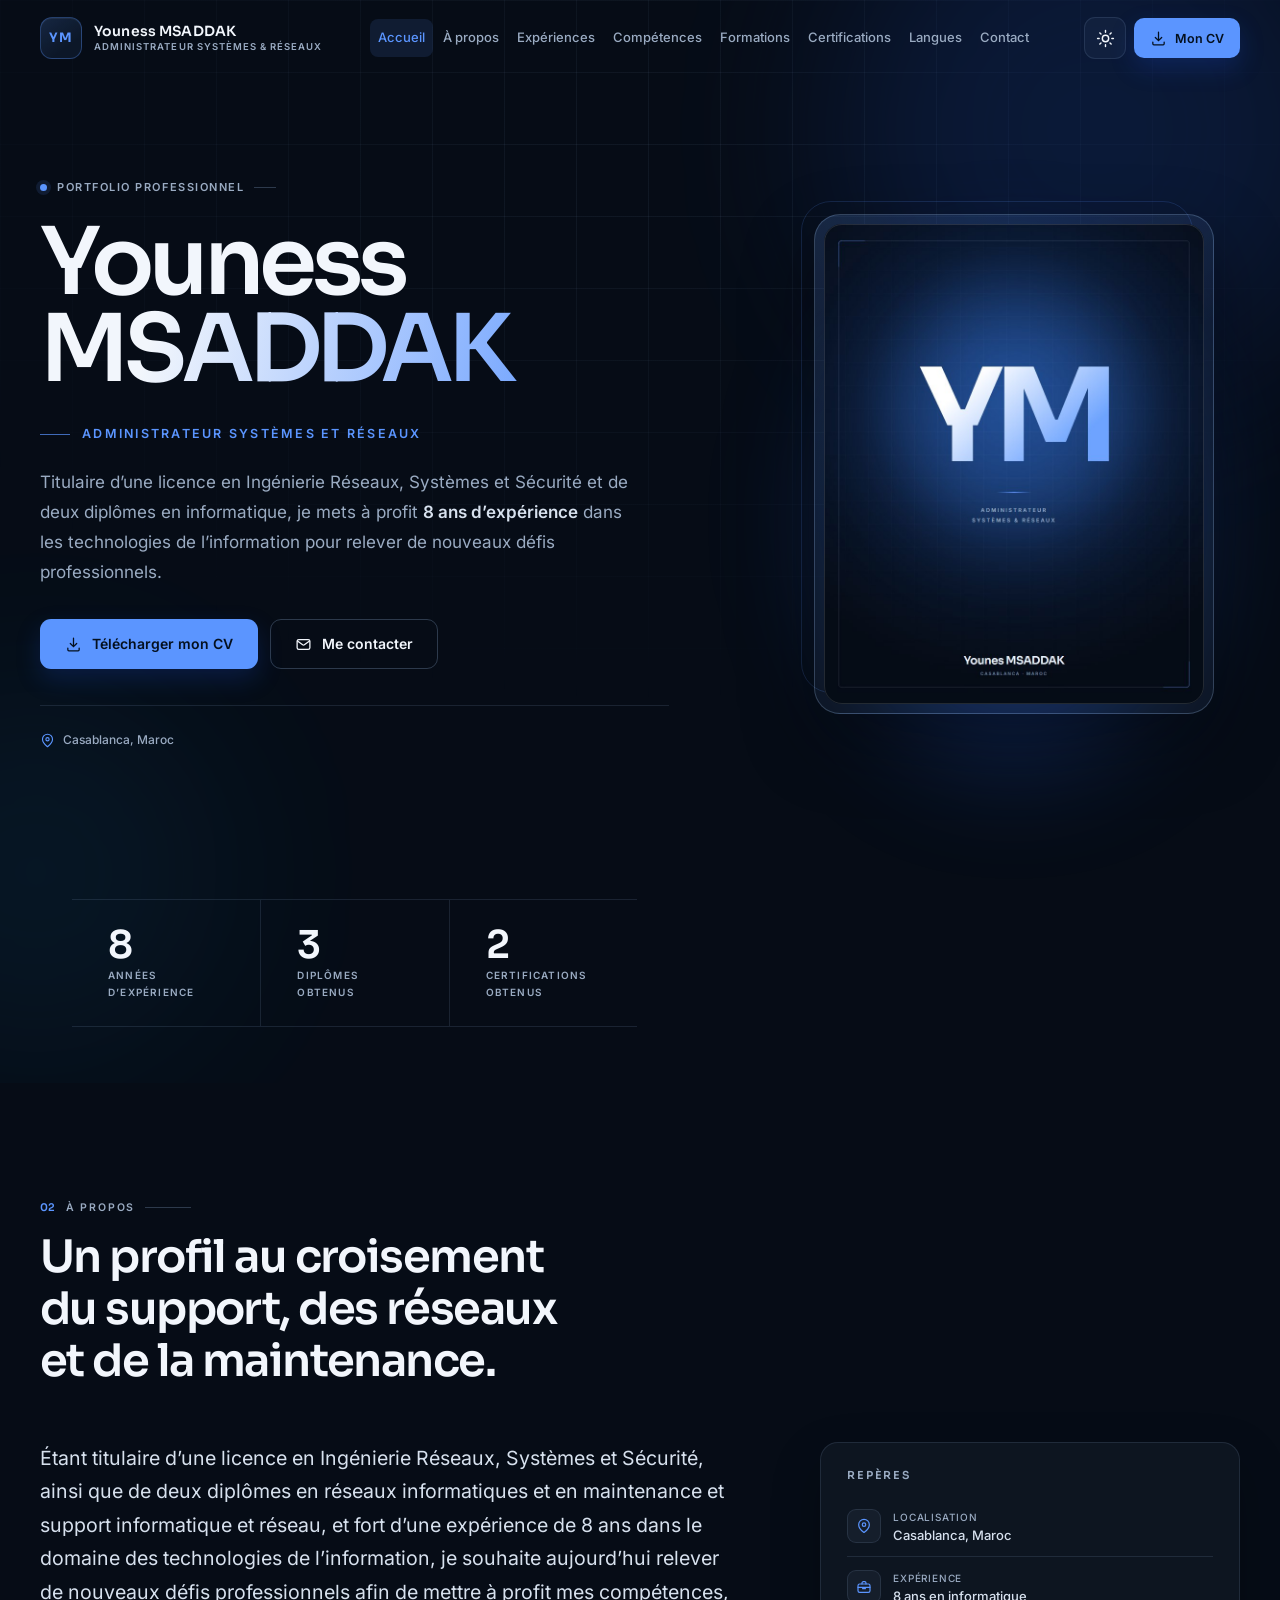
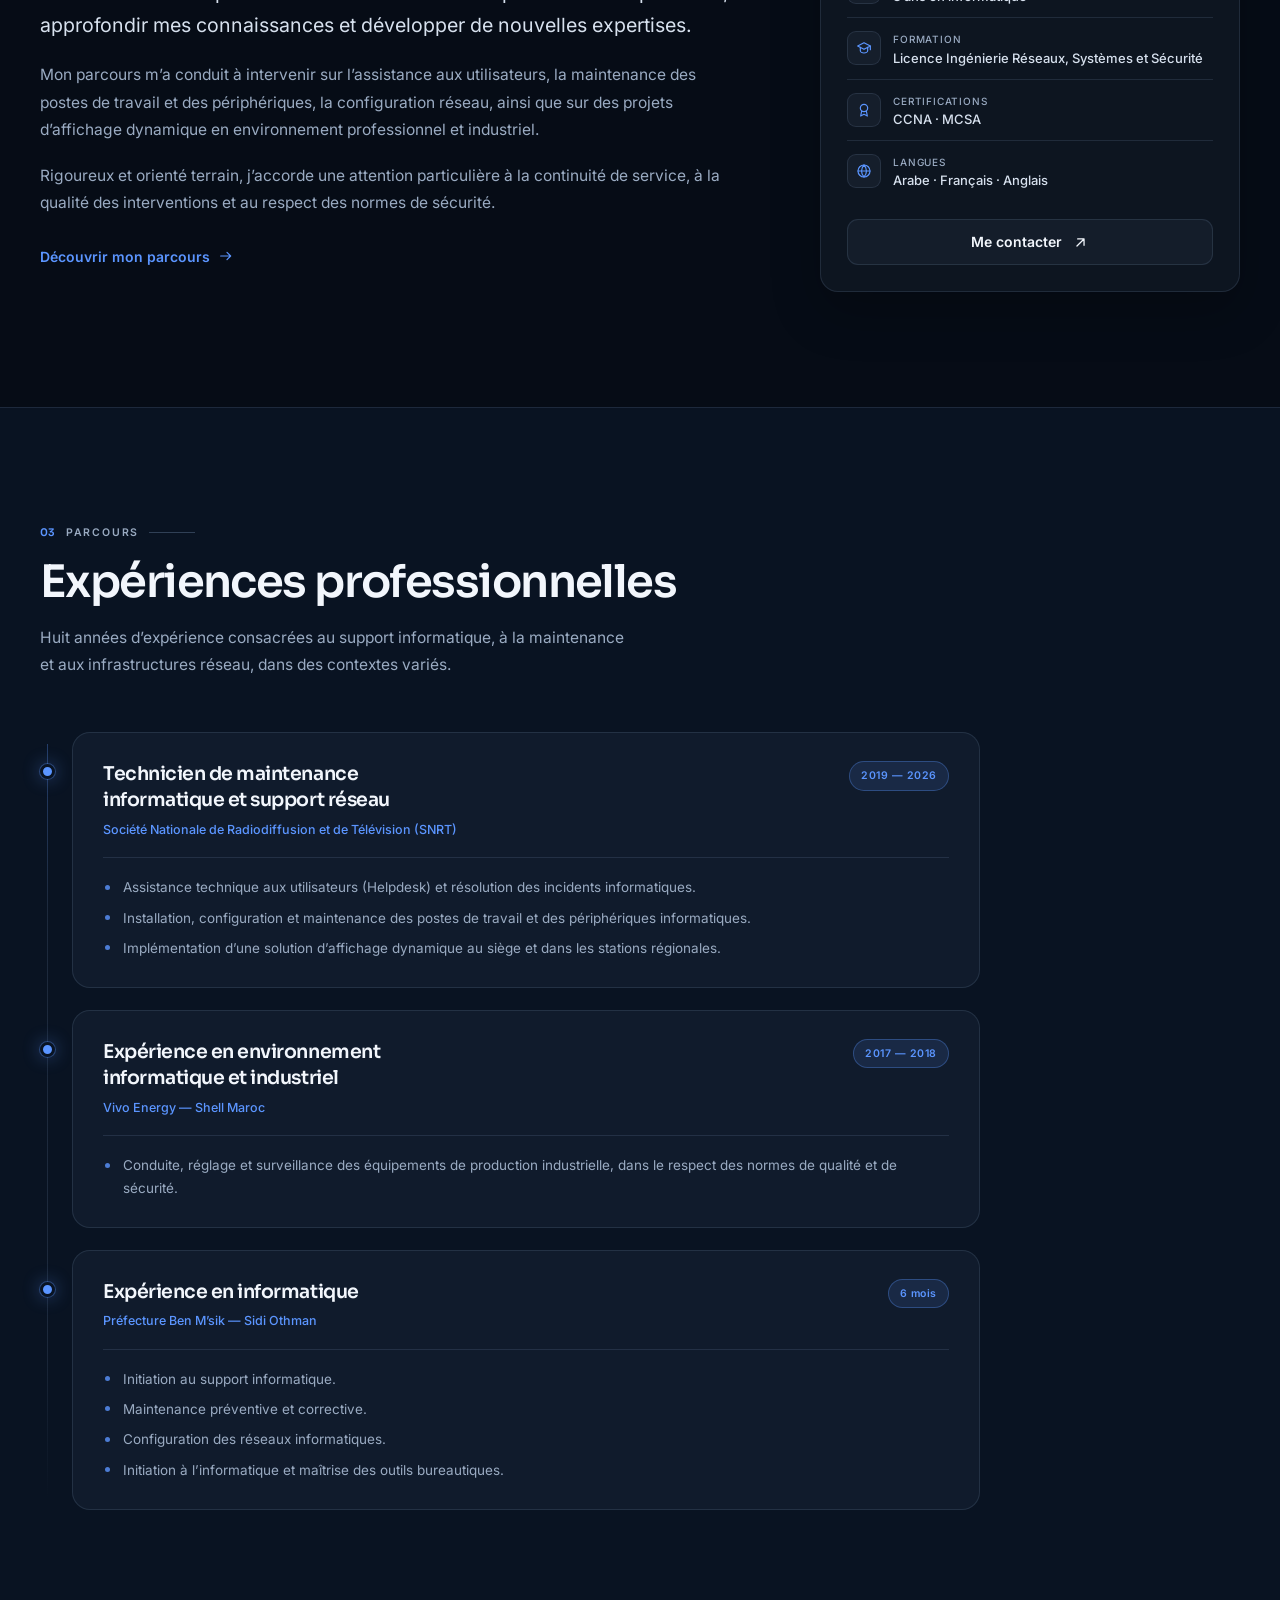
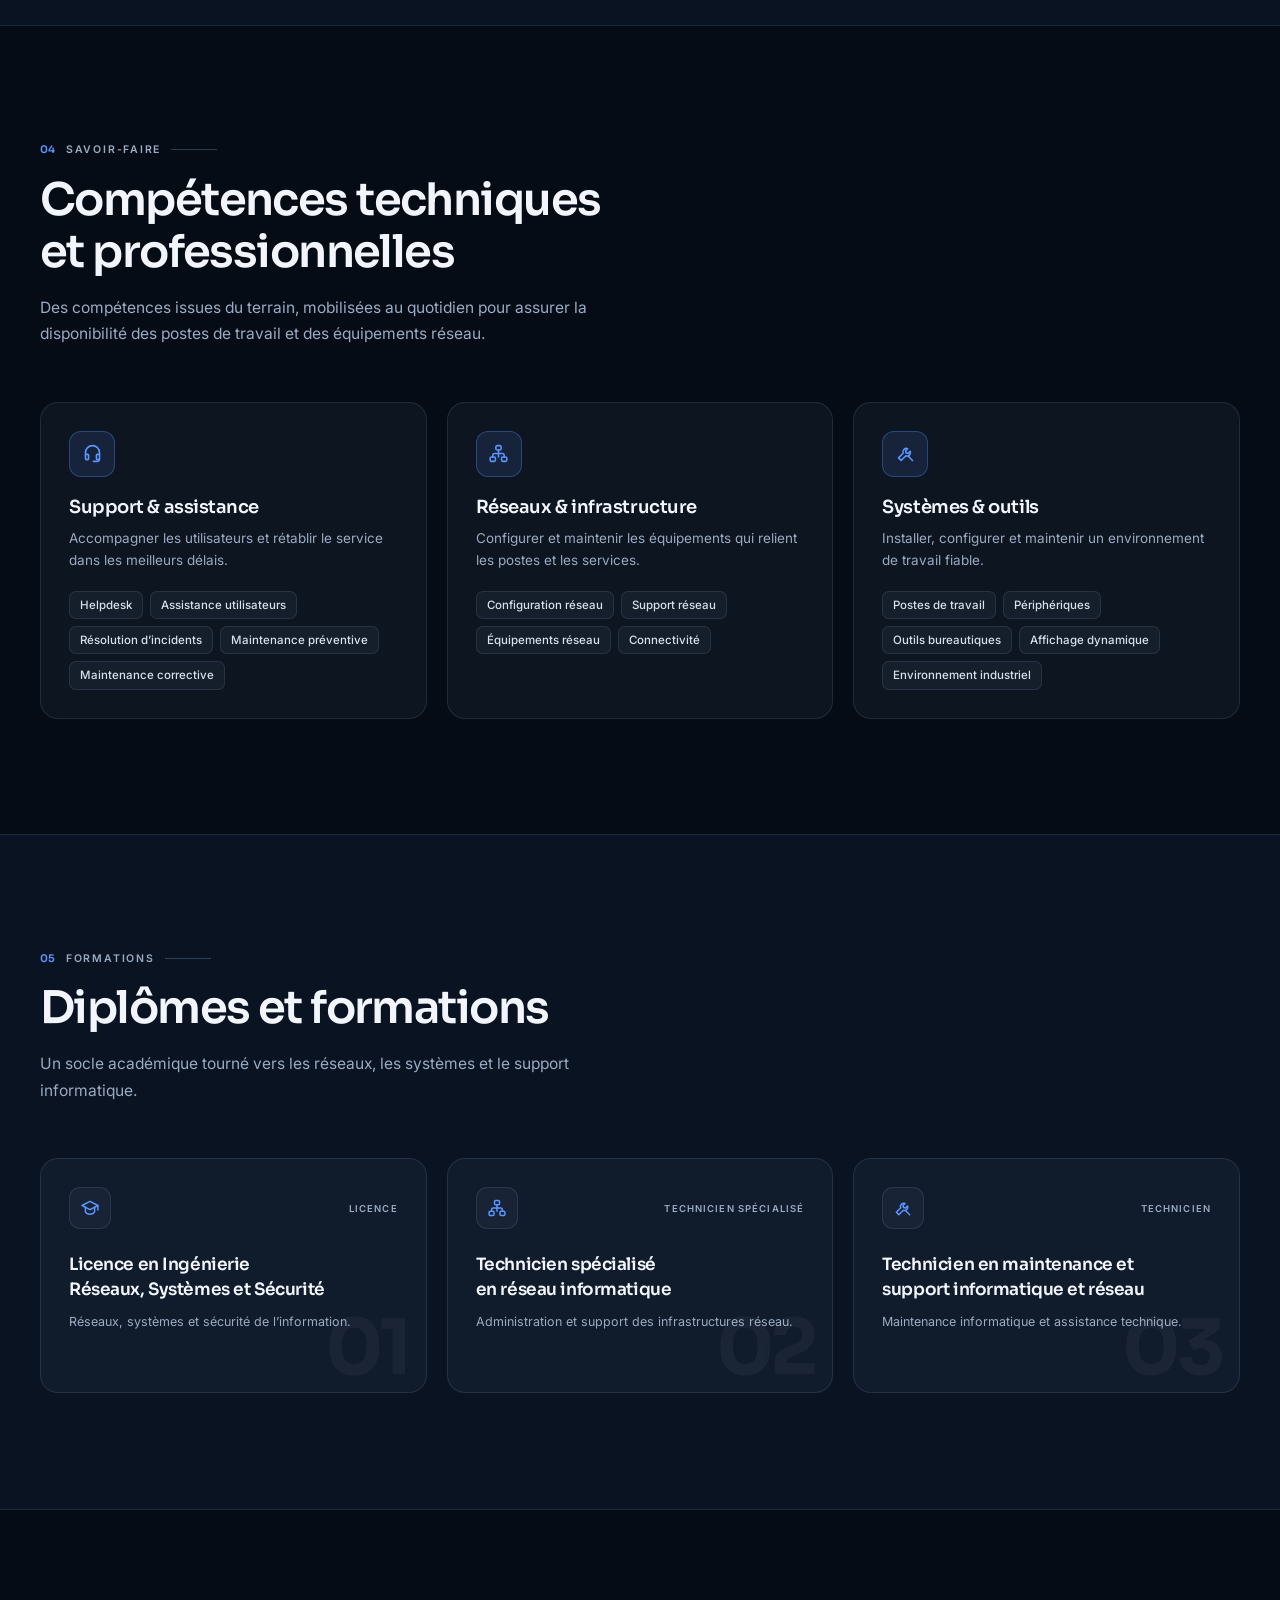
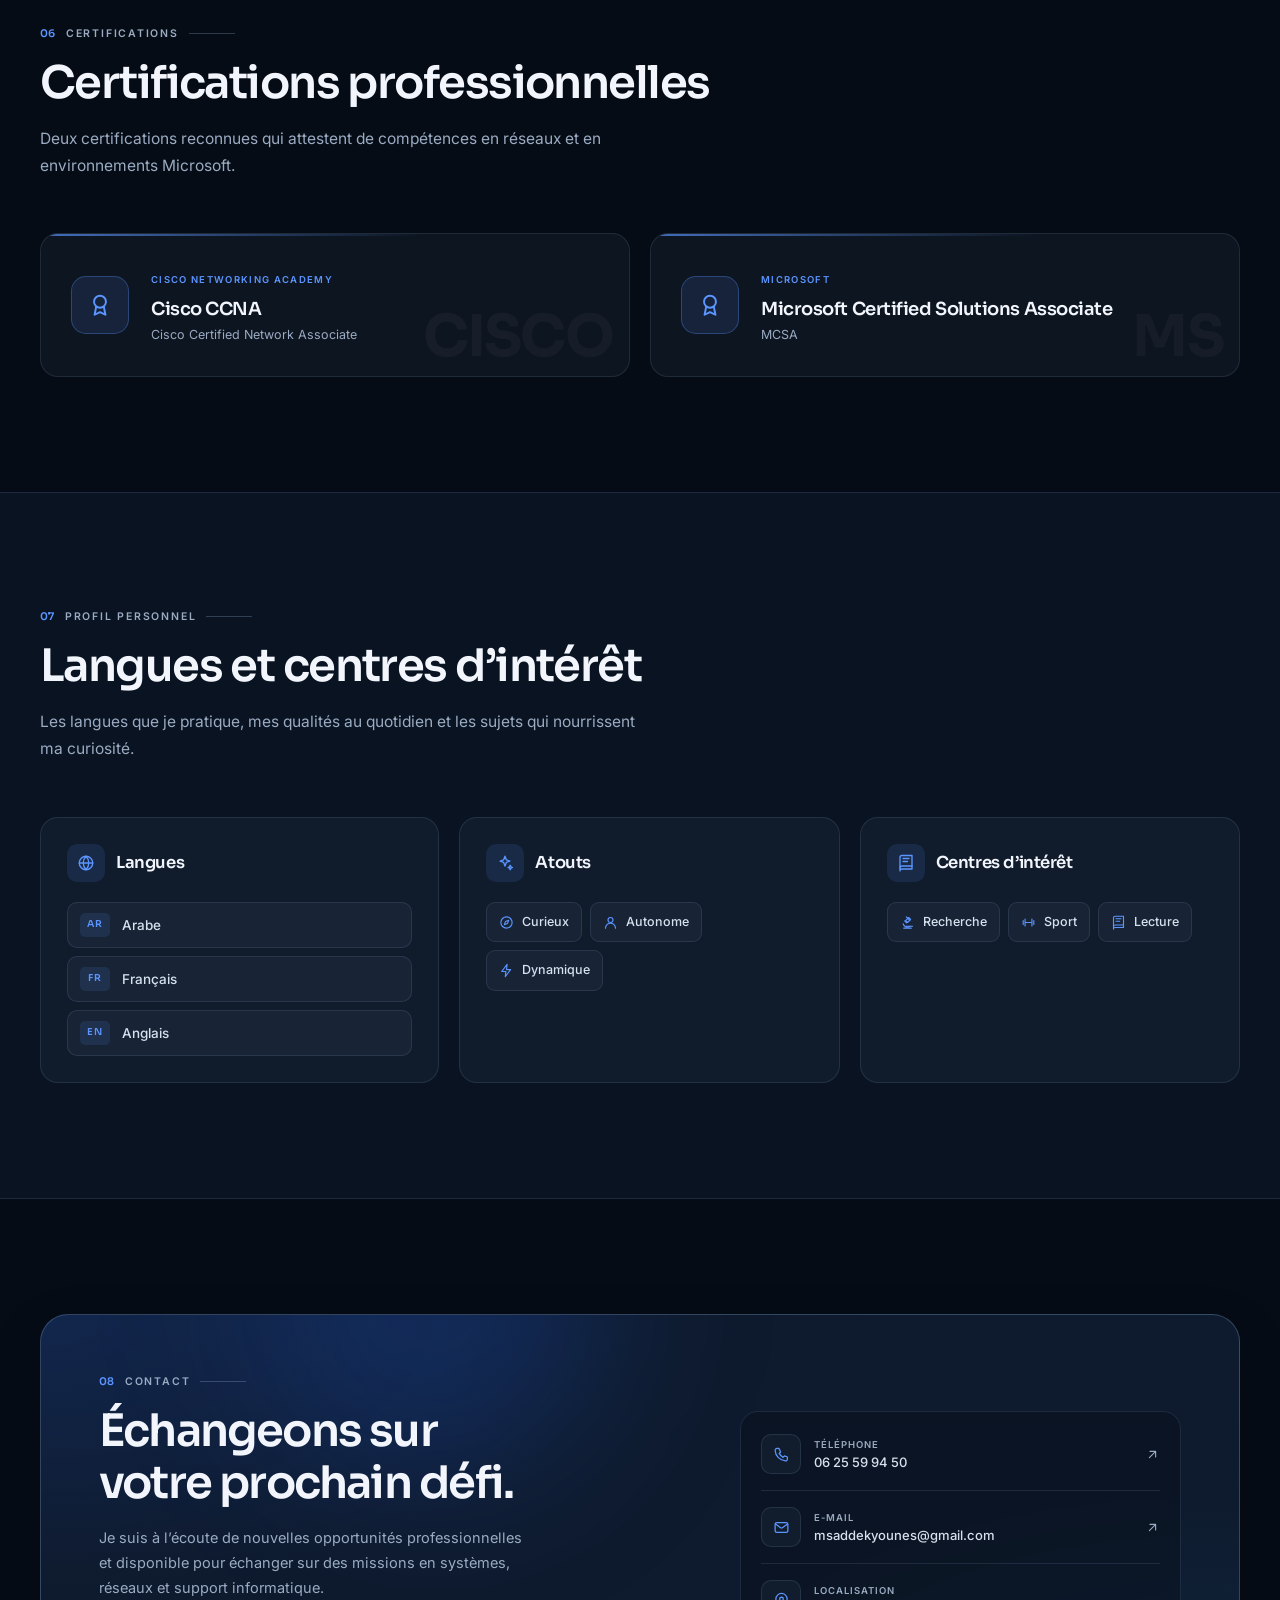
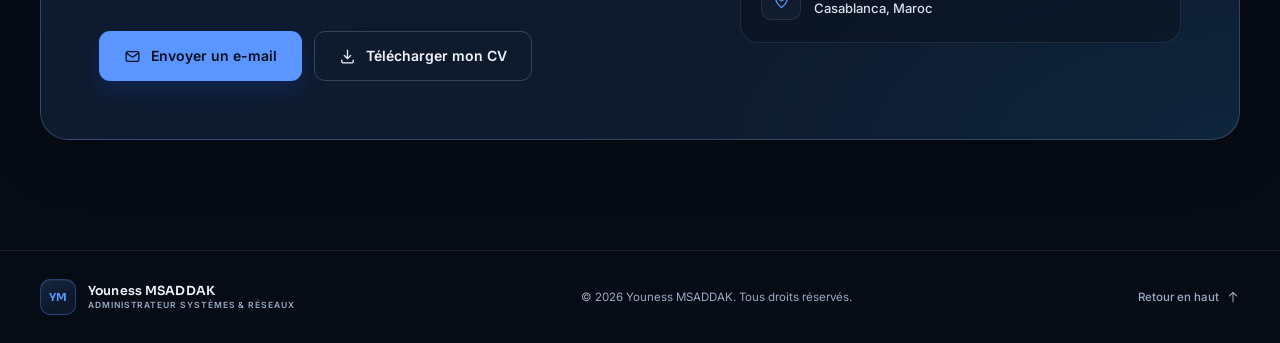
==== index.html @ 2bec0c1b "Add files via upload" ====
<!DOCTYPE html>
<html lang="fr" data-theme="dark">
<head>
  <meta charset="UTF-8">
  <meta name="viewport" content="width=device-width, initial-scale=1">

  <title>Youness MSADDAK — Administrateur Systèmes et Réseaux | Casablanca</title>
  <meta name="description" content="CV numérique de Youness MSADDAK, administrateur systèmes et réseaux à Casablanca. 8 ans d’expérience en support informatique, maintenance et réseaux. Découvrez son parcours et téléchargez son CV.">
  <meta name="author" content="Youness MSADDAK">
  <meta name="robots" content="index, follow">
  <meta name="theme-color" content="#060c16" id="metaThemeColor">

  <meta property="og:type" content="profile">
  <meta property="og:locale" content="fr_FR">
  <meta property="og:site_name" content="Youness MSADDAK">
  <meta property="og:title" content="Youness MSADDAK — Administrateur Systèmes et Réseaux">
  <meta property="og:description" content="8 ans d’expérience en informatique, support et réseaux. Découvrez le parcours de Youness MSADDAK, basé à Casablanca.">
  <meta property="og:image" content="assets/img/og-image.png">
  <meta property="og:image:width" content="1200">
  <meta property="og:image:height" content="630">
  <meta property="og:image:alt" content="Youness MSADDAK — Administrateur Systèmes et Réseaux">
  <meta property="profile:first_name" content="Youness">
  <meta property="profile:last_name" content="MSADDAK">
  <meta name="twitter:card" content="summary_large_image">
  <meta name="twitter:title" content="Youness MSADDAK — Administrateur Systèmes et Réseaux">
  <meta name="twitter:description" content="8 ans d’expérience en informatique, support et réseaux. Basé à Casablanca.">
  <meta name="twitter:image" content="assets/img/og-image.png">

  <link rel="icon" href="favicon.svg" type="image/svg+xml">
  <link rel="preload" href="assets/fonts/inter-latin.woff2" as="font" type="font/woff2" crossorigin>
  <link rel="preload" href="assets/fonts/sora-latin.woff2" as="font" type="font/woff2" crossorigin>
  <link rel="stylesheet" href="assets/css/styles.css">

  <script>
    (function () {
      var root = document.documentElement;
      root.classList.add('js');
      var theme = 'dark';
      try { theme = localStorage.getItem('theme') || 'dark'; } catch (error) {}
      root.setAttribute('data-theme', theme === 'light' ? 'light' : 'dark');
    })();
  </script>

  <script type="application/ld+json">
  {
    "@context": "https://schema.org",
    "@type": "Person",
    "name": "Youness MSADDAK",
    "jobTitle": "Administrateur Systèmes et Réseaux",
    "description": "Administrateur systèmes et réseaux avec 8 ans d’expérience dans les technologies de l’information, le support informatique et les réseaux.",
    "email": "mailto:msaddekyounes@gmail.com",
    "telephone": "+212625599450",
    "address": {
      "@type": "PostalAddress",
      "addressLocality": "Casablanca",
      "addressCountry": "MA"
    },
    "knowsLanguage": ["ar", "fr", "en"],
    "knowsAbout": [
      "Administration systèmes et réseaux",
      "Support informatique",
      "Maintenance informatique",
      "Réseaux informatiques",
      "Sécurité des réseaux"
    ],
    "hasCredential": [
      {
        "@type": "EducationalOccupationalCredential",
        "credentialCategory": "certification",
        "name": "Cisco CCNA",
        "recognizedBy": { "@type": "Organization", "name": "Cisco Networking Academy" }
      },
      {
        "@type": "EducationalOccupationalCredential",
        "credentialCategory": "certification",
        "name": "Microsoft Certified Solutions Associate (MCSA)",
        "recognizedBy": { "@type": "Organization", "name": "Microsoft" }
      }
    ]
  }
  </script>
</head>
<body>
  <a class="skip-link" href="#main">Aller au contenu principal</a>

  <!-- Icônes réutilisables -->
  <svg class="svg-sprite" xmlns="http://www.w3.org/2000/svg" aria-hidden="true" focusable="false">
    <symbol id="i-mail" viewBox="0 0 24 24" fill="none" stroke="currentColor" stroke-width="1.8" stroke-linecap="round" stroke-linejoin="round">
      <rect x="3" y="5" width="18" height="14" rx="2.5"/><path d="m3.5 7 7.3 5.4a2 2 0 0 0 2.4 0L20.5 7"/>
    </symbol>
    <symbol id="i-phone" viewBox="0 0 24 24" fill="none" stroke="currentColor" stroke-width="1.8" stroke-linecap="round" stroke-linejoin="round">
      <path d="M8.5 3.5h-3A2.5 2.5 0 0 0 3 6.3c.4 7.7 6.9 14.2 14.6 14.7a2.5 2.5 0 0 0 2.7-2.5v-3l-4.1-1.5-2 2a15.3 15.3 0 0 1-5.5-5.5l2-2Z"/>
    </symbol>
    <symbol id="i-pin" viewBox="0 0 24 24" fill="none" stroke="currentColor" stroke-width="1.8" stroke-linecap="round" stroke-linejoin="round">
      <path d="M20 10c0 5.2-6.1 10.4-7.5 11.5a.8.8 0 0 1-1 0C10.1 20.4 4 15.2 4 10a8 8 0 1 1 16 0Z"/><circle cx="12" cy="10" r="2.6"/>
    </symbol>
    <symbol id="i-download" viewBox="0 0 24 24" fill="none" stroke="currentColor" stroke-width="1.8" stroke-linecap="round" stroke-linejoin="round">
      <path d="M12 3v12m0 0 4.5-4.5M12 15l-4.5-4.5"/><path d="M4 17v2.5A1.5 1.5 0 0 0 5.5 21h13a1.5 1.5 0 0 0 1.5-1.5V17"/>
    </symbol>
    <symbol id="i-arrow-right" viewBox="0 0 24 24" fill="none" stroke="currentColor" stroke-width="1.8" stroke-linecap="round" stroke-linejoin="round">
      <path d="M4 12h15m0 0-5.5-5.5M19 12l-5.5 5.5"/>
    </symbol>
    <symbol id="i-arrow-up-right" viewBox="0 0 24 24" fill="none" stroke="currentColor" stroke-width="1.8" stroke-linecap="round" stroke-linejoin="round">
      <path d="M7 17 17 7M8 7h9v9"/>
    </symbol>
    <symbol id="i-arrow-up" viewBox="0 0 24 24" fill="none" stroke="currentColor" stroke-width="1.8" stroke-linecap="round" stroke-linejoin="round">
      <path d="M12 20V4m0 0-6 6m6-6 6 6"/>
    </symbol>
    <symbol id="i-sun" viewBox="0 0 24 24" fill="none" stroke="currentColor" stroke-width="1.8" stroke-linecap="round" stroke-linejoin="round">
      <circle cx="12" cy="12" r="4"/><path d="M12 2v2M12 20v2M4.9 4.9l1.4 1.4M17.7 17.7l1.4 1.4M2 12h2M20 12h2M4.9 19.1l1.4-1.4M17.7 6.3l1.4-1.4"/>
    </symbol>
    <symbol id="i-moon" viewBox="0 0 24 24" fill="none" stroke="currentColor" stroke-width="1.8" stroke-linecap="round" stroke-linejoin="round">
      <path d="M20.5 14.6A8.5 8.5 0 0 1 9.4 3.5a8.5 8.5 0 1 0 11.1 11.1Z"/>
    </symbol>
    <symbol id="i-menu" viewBox="0 0 24 24" fill="none" stroke="currentColor" stroke-width="1.8" stroke-linecap="round">
      <path d="M4 7h16M4 12h16M4 17h16"/>
    </symbol>
    <symbol id="i-close" viewBox="0 0 24 24" fill="none" stroke="currentColor" stroke-width="1.8" stroke-linecap="round">
      <path d="m6 6 12 12M18 6 6 18"/>
    </symbol>
    <symbol id="i-briefcase" viewBox="0 0 24 24" fill="none" stroke="currentColor" stroke-width="1.8" stroke-linecap="round" stroke-linejoin="round">
      <rect x="3" y="7.5" width="18" height="12.5" rx="2.5"/><path d="M9 7.5V6a2 2 0 0 1 2-2h2a2 2 0 0 1 2 2v1.5M3 12.5h18M10 12.5v2h4v-2"/>
    </symbol>
    <symbol id="i-graduation" viewBox="0 0 24 24" fill="none" stroke="currentColor" stroke-width="1.8" stroke-linecap="round" stroke-linejoin="round">
      <path d="m2.5 9 9.5-5 9.5 5-9.5 5-9.5-5Z"/><path d="M6.5 11v5.2c0 1.6 2.5 3.3 5.5 3.3s5.5-1.7 5.5-3.3V11M21.5 9v5.5"/>
    </symbol>
    <symbol id="i-award" viewBox="0 0 24 24" fill="none" stroke="currentColor" stroke-width="1.8" stroke-linecap="round" stroke-linejoin="round">
      <circle cx="12" cy="9" r="5.5"/><path d="M8.5 13.5 7 21l5-2.5 5 2.5-1.5-7.5"/>
    </symbol>
    <symbol id="i-headset" viewBox="0 0 24 24" fill="none" stroke="currentColor" stroke-width="1.8" stroke-linecap="round" stroke-linejoin="round">
      <path d="M4 13v-2a8 8 0 0 1 16 0v2"/><path d="M4 13h2.5a1 1 0 0 1 1 1v4a1 1 0 0 1-1 1H5a1 1 0 0 1-1-1v-5ZM20 13h-2.5a1 1 0 0 0-1 1v4a1 1 0 0 0 1 1H19a1 1 0 0 0 1-1v-5Z"/><path d="M20 18v.5a2.5 2.5 0 0 1-2.5 2.5H13"/>
    </symbol>
    <symbol id="i-network" viewBox="0 0 24 24" fill="none" stroke="currentColor" stroke-width="1.8" stroke-linecap="round" stroke-linejoin="round">
      <rect x="9" y="3" width="6" height="5" rx="1.5"/><rect x="2.5" y="16" width="6" height="5" rx="1.5"/><rect x="15.5" y="16" width="6" height="5" rx="1.5"/><path d="M12 8v4M5.5 16v-2a2 2 0 0 1 2-2h9a2 2 0 0 1 2 2v2M12 12v4"/>
    </symbol>
    <symbol id="i-tools" viewBox="0 0 24 24" fill="none" stroke="currentColor" stroke-width="1.8" stroke-linecap="round" stroke-linejoin="round">
      <path d="M14.5 6.5a4 4 0 0 0-5.2 5.2L4 17l3 3 5.3-5.3a4 4 0 0 0 5.2-5.2l-2.4 2.4-2.5-.5-.5-2.5 2.4-2.4Z"/><path d="m15.5 15.5 4.5 4.5"/>
    </symbol>
    <symbol id="i-globe" viewBox="0 0 24 24" fill="none" stroke="currentColor" stroke-width="1.8" stroke-linecap="round" stroke-linejoin="round">
      <circle cx="12" cy="12" r="9"/><path d="M3 12h18M12 3c2.4 2.5 3.7 5.6 3.7 9S14.4 18.5 12 21c-2.4-2.5-3.7-5.6-3.7-9S9.6 5.5 12 3Z"/>
    </symbol>
    <symbol id="i-sparkles" viewBox="0 0 24 24" fill="none" stroke="currentColor" stroke-width="1.8" stroke-linecap="round" stroke-linejoin="round">
      <path d="m12 3 1.8 4.7L18.5 9.5l-4.7 1.8L12 16l-1.8-4.7L5.5 9.5l4.7-1.8L12 3ZM19 15l.9 2.1L22 18l-2.1.9L19 21l-.9-2.1L16 18l2.1-.9L19 15Z"/>
    </symbol>
    <symbol id="i-compass" viewBox="0 0 24 24" fill="none" stroke="currentColor" stroke-width="1.8" stroke-linecap="round" stroke-linejoin="round">
      <circle cx="12" cy="12" r="9"/><path d="m15.5 8.5-2 5-5 2 2-5 5-2Z"/>
    </symbol>
    <symbol id="i-user" viewBox="0 0 24 24" fill="none" stroke="currentColor" stroke-width="1.8" stroke-linecap="round" stroke-linejoin="round">
      <circle cx="12" cy="8" r="4"/><path d="M4 21a8 8 0 0 1 16 0"/>
    </symbol>
    <symbol id="i-bolt" viewBox="0 0 24 24" fill="none" stroke="currentColor" stroke-width="1.8" stroke-linecap="round" stroke-linejoin="round">
      <path d="M13 2 4.5 13.5H11L10 22l8.5-11.5H12L13 2Z"/>
    </symbol>
    <symbol id="i-microscope" viewBox="0 0 24 24" fill="none" stroke="currentColor" stroke-width="1.8" stroke-linecap="round" stroke-linejoin="round">
      <path d="M9 18h11M6 21h12"/><path d="m10 3 6 6M7.5 9.5l3 3M5 14a7 7 0 0 0 11 4M14 4l3 3-5 5-3-3 5-5Z"/>
    </symbol>
    <symbol id="i-dumbbell" viewBox="0 0 24 24" fill="none" stroke="currentColor" stroke-width="1.8" stroke-linecap="round" stroke-linejoin="round">
      <path d="M6.5 6.5v11M3.5 9v6M17.5 6.5v11M20.5 9v6M6.5 12h11"/>
    </symbol>
    <symbol id="i-book" viewBox="0 0 24 24" fill="none" stroke="currentColor" stroke-width="1.8" stroke-linecap="round" stroke-linejoin="round">
      <path d="M4 4.5A2.5 2.5 0 0 1 6.5 2H20v18H6.5A2.5 2.5 0 0 0 4 22.5V4.5Z"/><path d="M4 18.5A2.5 2.5 0 0 1 6.5 16H20M8 6h8M8 10h6"/>
    </symbol>
    <symbol id="i-check" viewBox="0 0 24 24" fill="none" stroke="currentColor" stroke-width="2" stroke-linecap="round" stroke-linejoin="round">
      <path d="m5 12.5 4.5 4.5L19 7.5"/>
    </symbol>
    <symbol id="i-copy" viewBox="0 0 24 24" fill="none" stroke="currentColor" stroke-width="1.8" stroke-linecap="round" stroke-linejoin="round">
      <rect x="8" y="8" width="12" height="12" rx="2.5"/><path d="M16 8V6a2 2 0 0 0-2-2H6a2 2 0 0 0-2 2v8a2 2 0 0 0 2 2h2"/>
    </symbol>
  </svg>

  <header class="site-header" id="siteHeader">
    <div class="container header__inner">
      <a class="brand" href="#accueil">
        <span class="brand__mark" aria-hidden="true">YM</span>
        <span class="brand__text">
          <strong>Youness MSADDAK</strong>
          <span>Administrateur Systèmes &amp; Réseaux</span>
        </span>
      </a>

      <nav class="nav" id="primaryNav" aria-label="Navigation principale">
        <ul class="nav__list">
          <li><a class="nav__link is-active" href="#accueil">Accueil</a></li>
          <li><a class="nav__link" href="#a-propos">À propos</a></li>
          <li><a class="nav__link" href="#experiences">Expériences</a></li>
          <li><a class="nav__link" href="#competences">Compétences</a></li>
          <li><a class="nav__link" href="#formations">Formations</a></li>
          <li><a class="nav__link" href="#certifications">Certifications</a></li>
          <li><a class="nav__link" href="#langues">Langues</a></li>
          <li><a class="nav__link" href="#contact">Contact</a></li>
        </ul>
        <a class="btn btn--primary nav__mobile-cta" href="assets/cv/CV-Younes-MSADDAK.pdf" download="CV-Younes-MSADDAK.pdf">
          <svg class="icon" aria-hidden="true"><use href="#i-download"></use></svg>
          Télécharger mon CV
        </a>
      </nav>

      <div class="header__actions">
        <button class="icon-btn theme-toggle" id="themeToggle" type="button" aria-label="Passer au thème clair" title="Changer de thème">
          <svg class="icon theme-toggle__sun" aria-hidden="true"><use href="#i-sun"></use></svg>
          <svg class="icon theme-toggle__moon" aria-hidden="true"><use href="#i-moon"></use></svg>
        </button>
        <a class="btn btn--primary btn--small header__cta" href="assets/cv/CV-Younes-MSADDAK.pdf" download="CV-Younes-MSADDAK.pdf">
          <svg class="icon" aria-hidden="true"><use href="#i-download"></use></svg>
          Mon CV
        </a>
        <button class="icon-btn menu-toggle" id="menuToggle" type="button" aria-controls="primaryNav" aria-expanded="false" aria-label="Ouvrir le menu">
          <svg class="icon menu-toggle__open" aria-hidden="true"><use href="#i-menu"></use></svg>
          <svg class="icon menu-toggle__close" aria-hidden="true"><use href="#i-close"></use></svg>
        </button>
      </div>
    </div>
  </header>
  <div class="nav-scrim" id="navScrim" hidden></div>

  <main id="main" tabindex="-1">
    <!-- 01 — Accueil -->
    <section class="hero" id="accueil" aria-labelledby="heroTitle">
      <div class="hero__backdrop" aria-hidden="true">
        <div class="hero__grid"></div>
        <div class="hero__orb hero__orb--one"></div>
        <div class="hero__orb hero__orb--two"></div>
      </div>

      <div class="container hero__inner">
        <div class="hero__content">
          <p class="hero__eyebrow">
            <span class="status-dot" aria-hidden="true"></span>
            Portfolio professionnel
            <span class="hero__eyebrow-sep" aria-hidden="true"></span>
          </p>

          <h1 class="hero__title" id="heroTitle">
            <span class="hero__first">Youness</span>
            <span class="hero__last">MSADDAK</span>
          </h1>

          <p class="hero__role">Administrateur Systèmes et Réseaux</p>

          <p class="hero__lead">
            Titulaire d’une licence en Ingénierie Réseaux, Systèmes et Sécurité et de deux diplômes
            en informatique, je mets à profit <strong>8 ans d’expérience</strong> dans les technologies
            de l’information pour relever de nouveaux défis professionnels.
          </p>

          <div class="hero__actions">
            <a class="btn btn--primary btn--lg" href="assets/cv/CV-Younes-MSADDAK.pdf" download="CV-Younes-MSADDAK.pdf">
              <svg class="icon" aria-hidden="true"><use href="#i-download"></use></svg>
              Télécharger mon CV
            </a>
            <a class="btn btn--ghost btn--lg" href="#contact">
              <svg class="icon" aria-hidden="true"><use href="#i-mail"></use></svg>
              Me contacter
            </a>
          </div>

          <ul class="hero__meta" aria-label="Informations clés">
            <li>
              <svg class="icon" aria-hidden="true"><use href="#i-pin"></use></svg>
              Casablanca, Maroc
            </li>
          </ul>
        </div>

        <div class="hero__visual">
          <div class="portrait">
            <div class="portrait__glow" aria-hidden="true"></div>
            <div class="portrait__frame">
              <div class="portrait__fallback" aria-hidden="true">
                <span class="portrait__monogram">YM</span>
                <span class="portrait__label">Administrateur<br>Systèmes &amp; Réseaux</span>
              </div>
              <img
                class="portrait__img"
                id="portraitImg"
                src="assets/img/photo-professionnelle.jpg"
                alt="Portrait professionnel de Youness MSADDAK"
                width="800"
                height="1000"
                fetchpriority="high"
                decoding="async">
              <span class="portrait__shine" aria-hidden="true"></span>
            
          </div>
        </div>
      </div>

      <div class="container">
        <dl class="stats reveal">
          <div class="stat">
            <dt>Années d’expérience</dt>
            <dd><strong>8</strong><span></span></dd>
          </div>
          <div class="stat">
            <dt>Diplômes obtenus</dt>
            <dd><strong>3</strong><span></span></dd>
          </div>
          <div class="stat">
            <dt>Certifications obtenus             </dt>
            <dd><strong>2</strong><span></span></dd>
          </div>
        </dl>
      </div>
    </section>

    <!-- 02 — À propos -->
    <section class="section" id="a-propos" aria-labelledby="aboutTitle">
      <div class="container">
        <header class="section-head reveal">
          <p class="eyebrow"><span class="eyebrow__index">02</span>À propos</p>
          <h2 id="aboutTitle">Un profil au croisement du support, des réseaux et de la maintenance.</h2>
        </header>

        <div class="about">
          <div class="about__body reveal">
            <p class="about__lead">
              Étant titulaire d’une licence en Ingénierie Réseaux, Systèmes et Sécurité, ainsi que de
              deux diplômes en réseaux informatiques et en maintenance et support informatique et
              réseau, et fort d’une expérience de 8 ans dans le domaine des technologies de
              l’information, je souhaite aujourd’hui relever de nouveaux défis professionnels afin de
              mettre à profit mes compétences, approfondir mes connaissances et développer de
              nouvelles expertises.
            </p>
            <p>
              Mon parcours m’a conduit à intervenir sur l’assistance aux utilisateurs, la maintenance
              des postes de travail et des périphériques, la configuration réseau, ainsi que sur des
              projets d’affichage dynamique en environnement professionnel et industriel.
            </p>
            <p>
              Rigoureux et orienté terrain, j’accorde une attention particulière à la continuité de
              service, à la qualité des interventions et au respect des normes de sécurité.
            </p>

            <a class="text-link" href="#experiences">
              Découvrir mon parcours
              <svg class="icon" aria-hidden="true"><use href="#i-arrow-right"></use></svg>
            </a>
          </div>

          <aside class="facts-card reveal" aria-label="Repères professionnels">
            <h3>Repères</h3>
            <ul class="facts-list">
              <li>
                <span class="facts-list__icon" aria-hidden="true"><svg class="icon"><use href="#i-pin"></use></svg></span>
                <span><small>Localisation</small><strong>Casablanca, Maroc</strong></span>
              </li>
              <li>
                <span class="facts-list__icon" aria-hidden="true"><svg class="icon"><use href="#i-briefcase"></use></svg></span>
                <span><small>Expérience</small><strong>8 ans en informatique</strong></span>
              </li>
              <li>
                <span class="facts-list__icon" aria-hidden="true"><svg class="icon"><use href="#i-graduation"></use></svg></span>
                <span><small>Formation</small><strong>Licence Ingénierie Réseaux, Systèmes et Sécurité</strong></span>
              </li>
              <li>
                <span class="facts-list__icon" aria-hidden="true"><svg class="icon"><use href="#i-award"></use></svg></span>
                <span><small>Certifications</small><strong>CCNA · MCSA</strong></span>
              </li>
              <li>
                <span class="facts-list__icon" aria-hidden="true"><svg class="icon"><use href="#i-globe"></use></svg></span>
                <span><small>Langues</small><strong>Arabe · Français · Anglais</strong></span>
              </li>
            </ul>
            <a class="btn btn--subtle facts-card__cta" href="#contact">
              Me contacter
              <svg class="icon" aria-hidden="true"><use href="#i-arrow-up-right"></use></svg>
            </a>
          </aside>
        </div>
      </div>
    </section>

    <!-- 03 — Expériences -->
    <section class="section section--alt" id="experiences" aria-labelledby="experienceTitle">
      <div class="container">
        <header class="section-head reveal">
          <p class="eyebrow"><span class="eyebrow__index">03</span>Parcours</p>
          <h2 id="experienceTitle">Expériences professionnelles</h2>
          <p class="section-head__text">
            Huit années d’expérience consacrées au support informatique, à la maintenance et aux
            infrastructures réseau, dans des contextes variés.
          </p>
        </header>

        <ol class="timeline">
          <li class="timeline__item reveal">
            <span class="timeline__dot" aria-hidden="true"></span>
            <article class="timeline__card">
              <div class="timeline__top">
                <div>
                  <h3>Technicien de maintenance informatique et support réseau</h3>
                  <p class="timeline__company">Société Nationale de Radiodiffusion et de Télévision (SNRT)</p>
                </div>
                <span class="period">2019 — 2026</span>
              </div>
              <ul class="mission-list">
                <li>Assistance technique aux utilisateurs (Helpdesk) et résolution des incidents informatiques.</li>
                <li>Installation, configuration et maintenance des postes de travail et des périphériques informatiques.</li>
                <li>Implémentation d’une solution d’affichage dynamique au siège et dans les stations régionales.</li>
              </ul>
            </article>
          </li>

          <li class="timeline__item reveal">
            <span class="timeline__dot" aria-hidden="true"></span>
            <article class="timeline__card">
              <div class="timeline__top">
                <div>
                  <h3>Expérience en environnement informatique et industriel</h3>
                  <p class="timeline__company">Vivo Energy — Shell Maroc</p>
                </div>
                <span class="period">2017 — 2018</span>
              </div>
              <ul class="mission-list">
                <li>Conduite, réglage et surveillance des équipements de production industrielle, dans le respect des normes de qualité et de sécurité.</li>
              </ul>
            </article>
          </li>

          <li class="timeline__item reveal">
            <span class="timeline__dot" aria-hidden="true"></span>
            <article class="timeline__card">
              <div class="timeline__top">
                <div>
                  <h3>Expérience en informatique</h3>
                  <p class="timeline__company">Préfecture Ben M’sik — Sidi Othman</p>
                </div>
                <span class="period">6 mois</span>
              </div>
              <ul class="mission-list">
                <li>Initiation au support informatique.</li>
                <li>Maintenance préventive et corrective.</li>
                <li>Configuration des réseaux informatiques.</li>
                <li>Initiation à l’informatique et maîtrise des outils bureautiques.</li>
              </ul>
            </article>
          </li>
        </ol>
      </div>
    </section>

    <!-- 04 — Compétences -->
    <section class="section" id="competences" aria-labelledby="skillsTitle">
      <div class="container">
        <header class="section-head reveal">
          <p class="eyebrow"><span class="eyebrow__index">04</span>Savoir-faire</p>
          <h2 id="skillsTitle">Compétences techniques et professionnelles</h2>
          <p class="section-head__text">
            Des compétences issues du terrain, mobilisées au quotidien pour assurer la disponibilité
            des postes de travail et des équipements réseau.
          </p>
        </header>

        <div class="skills-grid">
          <article class="skill-card reveal">
            <span class="skill-card__icon" aria-hidden="true"><svg class="icon"><use href="#i-headset"></use></svg></span>
            <h3>Support &amp; assistance</h3>
            <p>Accompagner les utilisateurs et rétablir le service dans les meilleurs délais.</p>
            <ul class="tags" aria-label="Compétences en support et assistance">
              <li>Helpdesk</li>
              <li>Assistance utilisateurs</li>
              <li>Résolution d’incidents</li>
              <li>Maintenance préventive</li>
              <li>Maintenance corrective</li>
            </ul>
          </article>

          <article class="skill-card reveal">
            <span class="skill-card__icon" aria-hidden="true"><svg class="icon"><use href="#i-network"></use></svg></span>
            <h3>Réseaux &amp; infrastructure</h3>
            <p>Configurer et maintenir les équipements qui relient les postes et les services.</p>
            <ul class="tags" aria-label="Compétences en réseaux et infrastructure">
              <li>Configuration réseau</li>
              <li>Support réseau</li>
              <li>Équipements réseau</li>
              <li>Connectivité</li>
            </ul>
          </article>

          <article class="skill-card reveal">
            <span class="skill-card__icon" aria-hidden="true"><svg class="icon"><use href="#i-tools"></use></svg></span>
            <h3>Systèmes &amp; outils</h3>
            <p>Installer, configurer et maintenir un environnement de travail fiable.</p>
            <ul class="tags" aria-label="Compétences systèmes et outils">
              <li>Postes de travail</li>
              <li>Périphériques</li>
              <li>Outils bureautiques</li>
              <li>Affichage dynamique</li>
              <li>Environnement industriel</li>
            </ul>
          </article>
        </div>

       
      </div>
    </section>

    <!-- 05 — Formations -->
    <section class="section section--alt" id="formations" aria-labelledby="educationTitle">
      <div class="container">
        <header class="section-head reveal">
          <p class="eyebrow"><span class="eyebrow__index">05</span>Formations</p>
          <h2 id="educationTitle">Diplômes et formations</h2>
          <p class="section-head__text">
            Un socle académique tourné vers les réseaux, les systèmes et le support informatique.
          </p>
        </header>

        <div class="education-grid">
          <article class="education-card reveal">
            <div class="education-card__top">
              <span class="education-card__icon" aria-hidden="true"><svg class="icon"><use href="#i-graduation"></use></svg></span>
              <span class="education-card__tag">Licence</span>
            </div>
            <h3>Licence en Ingénierie Réseaux, Systèmes et Sécurité</h3>
            <p>Réseaux, systèmes et sécurité de l’information.</p>
            <span class="education-card__line" aria-hidden="true"></span>
          </article>

          <article class="education-card reveal">
            <div class="education-card__top">
              <span class="education-card__icon" aria-hidden="true"><svg class="icon"><use href="#i-network"></use></svg></span>
              <span class="education-card__tag">Technicien spécialisé</span>
            </div>
            <h3>Technicien spécialisé en réseau informatique</h3>
            <p>Administration et support des infrastructures réseau.</p>
            <span class="education-card__line" aria-hidden="true"></span>
          </article>

          <article class="education-card reveal">
            <div class="education-card__top">
              <span class="education-card__icon" aria-hidden="true"><svg class="icon"><use href="#i-tools"></use></svg></span>
              <span class="education-card__tag">Technicien</span>
            </div>
            <h3>Technicien en maintenance et support informatique et réseau</h3>
            <p>Maintenance informatique et assistance technique.</p>
            <span class="education-card__line" aria-hidden="true"></span>
          </article>
        </div>
      </div>
    </section>

    <!-- 06 — Certifications -->
    <section class="section" id="certifications" aria-labelledby="certificationsTitle">
      <div class="container">
        <header class="section-head reveal">
          <p class="eyebrow"><span class="eyebrow__index">06</span>Certifications</p>
          <h2 id="certificationsTitle">Certifications professionnelles</h2>
          <p class="section-head__text">
            Deux certifications reconnues qui attestent de compétences en réseaux et en
            environnements Microsoft.
          </p>
        </header>

        <div class="certifications-grid">
          <article class="cert-card reveal">
            <span class="cert-card__badge" aria-hidden="true"><svg class="icon"><use href="#i-award"></use></svg></span>
            <div class="cert-card__body">
              <span class="cert-card__issuer">Cisco Networking Academy</span>
              <h3>Cisco CCNA</h3>
              <p>Cisco Certified Network Associate</p>
            </div>
            <span class="cert-card__mark" aria-hidden="true">CISCO</span>
          </article>

          <article class="cert-card reveal">
            <span class="cert-card__badge" aria-hidden="true"><svg class="icon"><use href="#i-award"></use></svg></span>
            <div class="cert-card__body">
              <span class="cert-card__issuer">Microsoft</span>
              <h3>Microsoft Certified Solutions Associate</h3>
              <p>MCSA</p>
            </div>
            <span class="cert-card__mark" aria-hidden="true">MS</span>
          </article>
        </div>
      </div>
    </section>

    <!-- 07 — Langues et profil -->
    <section class="section section--alt" id="langues" aria-labelledby="personalTitle">
      <div class="container">
        <header class="section-head reveal">
          <p class="eyebrow"><span class="eyebrow__index">07</span>Profil personnel</p>
          <h2 id="personalTitle">Langues et centres d’intérêt</h2>
          <p class="section-head__text">
            Les langues que je pratique, mes qualités au quotidien et les sujets qui nourrissent ma
            curiosité.
          </p>
        </header>

        <div class="personal-grid">
          <article class="panel panel--languages reveal">
            <div class="panel__head">
              <span class="panel__icon" aria-hidden="true"><svg class="icon"><use href="#i-globe"></use></svg></span>
              <h3>Langues</h3>
            </div>
            <ul class="language-list">
              <li><span class="language-list__code">AR</span><span>Arabe</span></li>
              <li><span class="language-list__code">FR</span><span>Français</span></li>
              <li><span class="language-list__code">EN</span><span>Anglais</span></li>
            </ul>
          </article>

          <article class="panel reveal">
            <div class="panel__head">
              <span class="panel__icon" aria-hidden="true"><svg class="icon"><use href="#i-sparkles"></use></svg></span>
              <h3>Atouts</h3>
            </div>
            <ul class="traits">
              <li><span aria-hidden="true"><svg class="icon"><use href="#i-compass"></use></svg></span>Curieux</li>
              <li><span aria-hidden="true"><svg class="icon"><use href="#i-user"></use></svg></span>Autonome</li>
              <li><span aria-hidden="true"><svg class="icon"><use href="#i-bolt"></use></svg></span>Dynamique</li>
            </ul>
          </article>

          <article class="panel reveal">
            <div class="panel__head">
              <span class="panel__icon" aria-hidden="true"><svg class="icon"><use href="#i-book"></use></svg></span>
              <h3>Centres d’intérêt</h3>
            </div>
            <ul class="interests">
              <li><span aria-hidden="true"><svg class="icon"><use href="#i-microscope"></use></svg></span>Recherche</li>
              <li><span aria-hidden="true"><svg class="icon"><use href="#i-dumbbell"></use></svg></span>Sport</li>
              <li><span aria-hidden="true"><svg class="icon"><use href="#i-book"></use></svg></span>Lecture</li>
            </ul>
          </article>
        </div>
      </div>
    </section>

    <!-- 08 — Contact -->
    <section class="section section--contact" id="contact" aria-labelledby="contactTitle">
      <div class="container">
        <div class="contact-card reveal">
          <div class="contact-card__content">
            <p class="eyebrow"><span class="eyebrow__index">08</span>Contact</p>
            <h2 id="contactTitle">Échangeons sur votre prochain défi.</h2>
            <p class="contact-card__lead">
              Je suis à l’écoute de nouvelles opportunités professionnelles et disponible pour
              échanger sur des missions en systèmes, réseaux et support informatique.
            </p>
            <div class="contact-card__actions">
              <a class="btn btn--primary btn--lg" href="mailto:msaddekyounes@gmail.com">
                <svg class="icon" aria-hidden="true"><use href="#i-mail"></use></svg>
                Envoyer un e-mail
              </a>
              <a class="btn btn--ghost btn--lg" href="assets/cv/CV-Younes-MSADDAK.pdf" download="CV-Younes-MSADDAK.pdf">
                <svg class="icon" aria-hidden="true"><use href="#i-download"></use></svg>
                Télécharger mon CV
              </a>
            </div>
          </div>

          <div class="contact-card__details">
            <a class="contact-row" href="tel:+212625599450">
              <span class="contact-row__icon" aria-hidden="true"><svg class="icon"><use href="#i-phone"></use></svg></span>
              <span class="contact-row__text">
                <small>Téléphone</small>
                <strong>06 25 59 94 50</strong>
              </span>
              <svg class="icon contact-row__arrow" aria-hidden="true"><use href="#i-arrow-up-right"></use></svg>
            </a>

            <a class="contact-row" href="mailto:msaddekyounes@gmail.com">
              <span class="contact-row__icon" aria-hidden="true"><svg class="icon"><use href="#i-mail"></use></svg></span>
              <span class="contact-row__text">
                <small>E-mail</small>
                <strong>msaddekyounes@gmail.com</strong>
              </span>
              <svg class="icon contact-row__arrow" aria-hidden="true"><use href="#i-arrow-up-right"></use></svg>
            </a>

            <div class="contact-row contact-row--static">
              <span class="contact-row__icon" aria-hidden="true"><svg class="icon"><use href="#i-pin"></use></svg></span>
              <span class="contact-row__text">
                <small>Localisation</small>
                <strong>Casablanca, Maroc</strong>
              </span>
            </div>
          </div>
        </div>
      </div>
    </section>
  </main>

  <footer class="site-footer">
    <div class="container footer__inner">
      <a class="brand brand--footer" href="#accueil">
        <span class="brand__mark" aria-hidden="true">YM</span>
        <span class="brand__text">
          <strong>Youness MSADDAK</strong>
          <span>Administrateur Systèmes &amp; Réseaux</span>
        </span>
      </a>
      <p class="footer__copy">© <span id="year">2026</span> Youness MSADDAK. Tous droits réservés.</p>
      <a class="footer__top" href="#accueil">
        Retour en haut
        <svg class="icon" aria-hidden="true"><use href="#i-arrow-up"></use></svg>
      </a>
    </div>
  </footer>

  <button class="back-to-top" id="backToTop" type="button" aria-label="Retour en haut de la page" title="Retour en haut">
    <svg class="icon" aria-hidden="true"><use href="#i-arrow-up"></use></svg>
  </button>

  <script src="assets/js/main.js" defer></script>
</body>
</html>
---- assets/css/styles.css ----
/* ==========================================================================
   Younes MSADDAK — Feuille de styles principale
   Architecture : tokens → base → composants → sections → responsive
   ========================================================================== */

/* --------------------------------------------------------------------------
   1. Typographie locale
   -------------------------------------------------------------------------- */
@font-face {
  font-family: "Inter";
  font-style: normal;
  font-weight: 100 900;
  font-display: swap;
  src: url("../fonts/inter-latin.woff2") format("woff2");
  unicode-range: U+0000-00FF, U+0131, U+0152-0153, U+02BB-02BC, U+02C6, U+02DA,
    U+02DC, U+0304, U+0308, U+0329, U+2000-206F, U+20AC, U+2122, U+2191,
    U+2193, U+2212, U+2215, U+FEFF, U+FFFD;
}

@font-face {
  font-family: "Sora";
  font-style: normal;
  font-weight: 400 800;
  font-display: swap;
  src: url("../fonts/sora-latin.woff2") format("woff2");
  unicode-range: U+0000-00FF, U+0131, U+0152-0153, U+02BB-02BC, U+02C6, U+02DA,
    U+02DC, U+0304, U+0308, U+0329, U+2000-206F, U+20AC, U+2122, U+2191,
    U+2193, U+2212, U+2215, U+FEFF, U+FFFD;
}

/* --------------------------------------------------------------------------
   2. Tokens de design
   -------------------------------------------------------------------------- */
:root {
  --font-body: "Inter", "Segoe UI", system-ui, -apple-system, sans-serif;
  --font-display: "Sora", "Segoe UI", system-ui, sans-serif;

  --container: 1200px;
  --gutter: clamp(20px, 4vw, 32px);
  --header-h: 76px;
  --radius-sm: 10px;
  --radius: 18px;
  --radius-lg: 28px;

  --ease: cubic-bezier(0.22, 1, 0.36, 1);
  --speed: 0.28s;

  --bg: #060c16;
  --bg-soft: #091322;
  --surface: rgba(148, 178, 220, 0.055);
  --surface-solid: #0c1728;
  --surface-strong: #0e1a2d;
  --border: rgba(148, 178, 220, 0.14);
  --border-strong: rgba(148, 178, 220, 0.28);
  --text: #f2f6fc;
  --text-soft: #d7e1ee;
  --muted: #9aabc2;
  --accent: #5b95ff;
  --accent-strong: #79a9ff;
  --accent-contrast: #04101f;
  --accent-soft: rgba(91, 149, 255, 0.12);
  --accent-border: rgba(91, 149, 255, 0.32);
  --tag-bg: rgba(148, 178, 220, 0.06);
  --header-bg: rgba(6, 12, 22, 0.78);
  --grid-line: rgba(148, 178, 220, 0.07);
  --scrim: rgba(2, 6, 12, 0.66);
  --shadow-card: 0 20px 50px rgba(0, 0, 0, 0.22);
  --shadow-float: 0 28px 70px rgba(0, 0, 0, 0.42);
  --contact-panel: rgba(6, 12, 22, 0.35);
  --selection: rgba(91, 149, 255, 0.28);

  color-scheme: dark;
}

[data-theme="light"] {
  --bg: #f4f7fb;
  --bg-soft: #eaf0f8;
  --surface: #ffffff;
  --surface-solid: #ffffff;
  --surface-strong: #ffffff;
  --border: #dbe4ef;
  --border-strong: #c6d3e3;
  --text: #0a1628;
  --text-soft: #1d2d45;
  --muted: #54657c;
  --accent: #1d4ed8;
  --accent-strong: #1e40af;
  --accent-contrast: #ffffff;
  --accent-soft: rgba(29, 78, 216, 0.075);
  --accent-border: rgba(29, 78, 216, 0.24);
  --tag-bg: #f2f6fc;
  --header-bg: rgba(244, 247, 251, 0.82);
  --grid-line: rgba(11, 27, 52, 0.055);
  --scrim: rgba(10, 22, 40, 0.42);
  --shadow-card: 0 18px 40px rgba(19, 42, 74, 0.07);
  --shadow-float: 0 24px 60px rgba(19, 42, 74, 0.16);
  --contact-panel: rgba(29, 78, 216, 0.035);
  --selection: rgba(29, 78, 216, 0.18);

  color-scheme: light;
}

/* --------------------------------------------------------------------------
   3. Base
   -------------------------------------------------------------------------- */
*,
*::before,
*::after {
  box-sizing: border-box;
}

html {
  scroll-behavior: smooth;
  -webkit-text-size-adjust: 100%;
}

body {
  min-height: 100vh;
  margin: 0;
  overflow-x: clip;
  background: var(--bg);
  color: var(--text);
  font-family: var(--font-body);
  font-size: 16px;
  line-height: 1.65;
  -webkit-font-smoothing: antialiased;
  -moz-osx-font-smoothing: grayscale;
  transition: background-color 0.3s ease, color 0.3s ease;
}

body.nav-open {
  overflow: hidden;
}

main {
  display: block;
}

main:focus {
  outline: none;
}

h1,
h2,
h3,
h4 {
  margin: 0;
  font-family: var(--font-display);
  font-weight: 600;
  line-height: 1.16;
  letter-spacing: -0.025em;
  text-wrap: balance;
}

p {
  margin: 0;
}

ul,
ol,
dl,
dd {
  margin: 0;
  padding: 0;
}

li {
  list-style: none;
}

a {
  color: inherit;
  text-decoration: none;
}

button {
  font: inherit;
  color: inherit;
}

img,
svg {
  display: block;
  max-width: 100%;
}

img {
  height: auto;
}

::selection {
  background: var(--selection);
  color: var(--text);
}

:focus-visible {
  outline: 2px solid var(--accent);
  outline-offset: 3px;
  border-radius: 4px;
}

html {
  scrollbar-color: var(--border-strong) var(--bg);
  scrollbar-width: thin;
}

::-webkit-scrollbar {
  width: 10px;
}

::-webkit-scrollbar-track {
  background: var(--bg);
}

::-webkit-scrollbar-thumb {
  background: var(--border-strong);
  border: 3px solid var(--bg);
  border-radius: 99px;
}

.svg-sprite {
  position: absolute;
  width: 0;
  height: 0;
  overflow: hidden;
}

.icon {
  width: 18px;
  height: 18px;
  flex: none;
}

.container {
  width: min(var(--container), calc(100% - (var(--gutter) * 2)));
  margin-inline: auto;
}

.skip-link {
  position: fixed;
  top: 12px;
  left: 12px;
  z-index: 200;
  padding: 10px 16px;
  border-radius: 8px;
  background: var(--accent);
  color: var(--accent-contrast);
  font-size: 14px;
  font-weight: 600;
  transform: translateY(-160%);
  transition: transform 0.2s ease;
}

.skip-link:focus {
  transform: translateY(0);
}

/* Reveal au défilement */
.js .reveal {
  opacity: 0;
  transform: translateY(24px);
  transition:
    opacity 0.7s var(--ease),
    transform 0.7s var(--ease);
}

.js .reveal.is-visible {
  opacity: 1;
  transform: none;
}

/* --------------------------------------------------------------------------
   4. En-tête et navigation
   -------------------------------------------------------------------------- */
.site-header {
  position: fixed;
  inset: 0 0 auto;
  z-index: 110;
  border-bottom: 1px solid transparent;
  transition:
    background-color var(--speed) ease,
    border-color var(--speed) ease,
    backdrop-filter var(--speed) ease;
}

.site-header.is-scrolled {
  background: var(--header-bg);
  border-bottom-color: var(--border);
  -webkit-backdrop-filter: blur(16px) saturate(140%);
  backdrop-filter: blur(16px) saturate(140%);
}

.header__inner {
  display: flex;
  align-items: center;
  justify-content: space-between;
  gap: 24px;
  height: var(--header-h);
}

.brand {
  display: inline-flex;
  align-items: center;
  gap: 12px;
  flex: none;
}

.brand__mark {
  display: grid;
  place-items: center;
  width: 42px;
  height: 42px;
  border: 1px solid var(--accent-border);
  border-radius: 12px;
  background:
    linear-gradient(145deg, var(--accent-soft), transparent 70%),
    var(--surface-solid);
  color: var(--accent);
  font-family: var(--font-display);
  font-size: 13px;
  font-weight: 700;
  letter-spacing: 0.04em;
  box-shadow: inset 0 1px 0 rgba(255, 255, 255, 0.06);
}

.brand__text {
  display: flex;
  flex-direction: column;
  gap: 1px;
  line-height: 1.3;
}

.brand__text strong {
  font-family: var(--font-display);
  font-size: 14px;
  font-weight: 600;
  letter-spacing: 0.01em;
}

.brand__text span {
  color: var(--muted);
  font-size: 9.5px;
  font-weight: 600;
  letter-spacing: 0.11em;
  text-transform: uppercase;
}

.nav__list {
  display: flex;
  align-items: center;
  gap: 2px;
}

.nav__link {
  display: inline-block;
  padding: 8px;
  border-radius: 8px;
  color: var(--muted);
  font-size: 13px;
  font-weight: 500;
  white-space: nowrap;
  transition:
    color var(--speed) ease,
    background-color var(--speed) ease;
}

.nav__link:hover {
  color: var(--text);
  background: var(--surface);
}

.nav__link.is-active {
  color: var(--accent);
  background: var(--accent-soft);
}

.nav__mobile-cta {
  display: none;
}

.header__actions {
  display: flex;
  align-items: center;
  gap: 8px;
  flex: none;
}

.icon-btn {
  display: inline-grid;
  place-items: center;
  width: 42px;
  height: 42px;
  padding: 0;
  border: 1px solid var(--border);
  border-radius: 11px;
  background: var(--surface);
  cursor: pointer;
  transition:
    color var(--speed) ease,
    border-color var(--speed) ease,
    background-color var(--speed) ease,
    transform var(--speed) ease;
}

.icon-btn:hover {
  color: var(--accent);
  border-color: var(--accent-border);
  background: var(--accent-soft);
}

.theme-toggle .icon {
  width: 19px;
  height: 19px;
}

[data-theme="dark"] .theme-toggle__moon,
[data-theme="light"] .theme-toggle__sun {
  display: none;
}

.menu-toggle {
  display: none;
}

.menu-toggle__close {
  display: none;
}

.nav-scrim {
  position: fixed;
  inset: 0;
  z-index: 90;
  background: var(--scrim);
  -webkit-backdrop-filter: blur(2px);
  backdrop-filter: blur(2px);
  animation: fadeIn 0.2s ease both;
}

.nav-scrim[hidden] {
  display: none;
}

/* --------------------------------------------------------------------------
   5. Boutons et liens
   -------------------------------------------------------------------------- */
.btn {
  display: inline-flex;
  align-items: center;
  justify-content: center;
  gap: 10px;
  min-height: 46px;
  padding: 0 20px;
  border: 1px solid transparent;
  border-radius: 11px;
  font-size: 14px;
  font-weight: 600;
  line-height: 1.2;
  white-space: nowrap;
  cursor: pointer;
  transition:
    transform var(--speed) var(--ease),
    background-color var(--speed) ease,
    border-color var(--speed) ease,
    color var(--speed) ease,
    box-shadow var(--speed) ease;
}

.btn .icon {
  width: 17px;
  height: 17px;
}

.btn--primary {
  background: var(--accent);
  color: var(--accent-contrast);
  box-shadow: 0 10px 24px rgba(29, 78, 216, 0.22);
}

.btn--primary:hover {
  background: var(--accent-strong);
  transform: translateY(-2px);
  box-shadow: 0 14px 30px rgba(29, 78, 216, 0.3);
}

.btn--ghost {
  border-color: var(--border-strong);
  background: transparent;
  color: var(--text);
}

.btn--ghost:hover {
  border-color: var(--accent-border);
  background: var(--accent-soft);
  color: var(--accent);
  transform: translateY(-2px);
}

.btn--subtle {
  width: 100%;
  border-color: var(--border);
  background: var(--surface);
  color: var(--text);
}

.btn--subtle:hover {
  border-color: var(--accent-border);
  background: var(--accent-soft);
  color: var(--accent);
}

.btn--small {
  min-height: 40px;
  padding: 0 15px;
  gap: 8px;
  font-size: 12.5px;
  border-radius: 10px;
}

.btn--lg {
  min-height: 50px;
  padding: 0 24px;
}

/* Le bouton mobile du menu reste masqué hors navigation mobile,
   même si les règles .btn définies après .nav__mobile-cta imposent un display. */
.nav .nav__mobile-cta {
  display: none;
}

.text-link {
  display: inline-flex;
  align-items: center;
  gap: 8px;
  color: var(--accent);
  font-size: 14px;
  font-weight: 600;
  transition: gap var(--speed) ease, color var(--speed) ease;
}

.text-link:hover {
  gap: 12px;
  color: var(--accent-strong);
}

.text-link .icon {
  width: 16px;
  height: 16px;
}

/* --------------------------------------------------------------------------
   6. Accueil
   -------------------------------------------------------------------------- */
.hero {
  position: relative;
  isolation: isolate;
  padding: calc(var(--header-h) + clamp(56px, 8vw, 104px)) 0 clamp(32px, 5vw, 56px);
}

.hero__backdrop {
  position: absolute;
  inset: 0;
  z-index: -1;
  overflow: hidden;
  pointer-events: none;
}

.hero__grid {
  position: absolute;
  inset: 0;
  background-image:
    linear-gradient(var(--grid-line) 1px, transparent 1px),
    linear-gradient(90deg, var(--grid-line) 1px, transparent 1px);
  background-size: 72px 72px;
  -webkit-mask-image: radial-gradient(ellipse 80% 65% at 50% 15%, #000 10%, transparent 78%);
  mask-image: radial-gradient(ellipse 80% 65% at 50% 15%, #000 10%, transparent 78%);
}

.hero__orb {
  position: absolute;
  border-radius: 50%;
  filter: blur(90px);
  opacity: 0.55;
  animation: drift 20s ease-in-out infinite alternate;
}

.hero__orb--one {
  top: -12%;
  right: -6%;
  width: 520px;
  height: 520px;
  background: rgba(37, 99, 235, 0.28);
}

.hero__orb--two {
  bottom: 2%;
  left: -12%;
  width: 380px;
  height: 380px;
  background: rgba(14, 165, 233, 0.13);
  animation-delay: -8s;
}

[data-theme="light"] .hero__orb--one {
  background: rgba(37, 99, 235, 0.18);
}

[data-theme="light"] .hero__orb--two {
  background: rgba(14, 165, 233, 0.1);
}

.hero__inner {
  display: grid;
  grid-template-columns: minmax(0, 1.12fr) minmax(300px, 0.88fr);
  align-items: center;
  gap: clamp(40px, 6vw, 80px);
}

.hero__content {
  max-width: 660px;
}

.hero__eyebrow {
  display: flex;
  align-items: center;
  flex-wrap: wrap;
  gap: 10px;
  color: var(--muted);
  font-size: 11px;
  font-weight: 600;
  letter-spacing: 0.14em;
  text-transform: uppercase;
  animation: enterUp 0.8s var(--ease) both;
}

.status-dot {
  position: relative;
  width: 7px;
  height: 7px;
  border-radius: 50%;
  background: var(--accent);
  box-shadow: 0 0 0 4px var(--accent-soft);
}

.hero__eyebrow-sep {
  width: 22px;
  height: 1px;
  background: var(--border-strong);
}

.hero__title {
  margin-top: 22px;
  font-size: clamp(3rem, 7.3vw, 5.85rem);
  font-weight: 600;
  line-height: 0.94;
  letter-spacing: -0.055em;
  text-wrap: nowrap;
  animation: enterUp 0.9s var(--ease) 0.06s both;
}

.hero__title span {
  display: block;
}

.hero__last {
  background: linear-gradient(105deg, var(--text) 18%, var(--accent) 92%);
  -webkit-background-clip: text;
  background-clip: text;
  -webkit-text-fill-color: transparent;
  color: transparent;
  padding-bottom: 0.06em;
}

.hero__role {
  display: flex;
  align-items: center;
  gap: 12px;
  margin-top: 24px;
  color: var(--accent);
  font-size: 12.5px;
  font-weight: 600;
  letter-spacing: 0.18em;
  text-transform: uppercase;
  animation: enterUp 0.9s var(--ease) 0.14s both;
}

.hero__role::before {
  content: "";
  width: 30px;
  height: 1px;
  background: var(--accent);
  opacity: 0.7;
}

.hero__lead {
  max-width: 55ch;
  margin-top: 24px;
  color: var(--muted);
  font-size: clamp(15.5px, 1.35vw, 17px);
  line-height: 1.75;
  animation: enterUp 0.9s var(--ease) 0.22s both;
}

.hero__lead strong {
  color: var(--text-soft);
  font-weight: 600;
}

.hero__actions {
  display: flex;
  flex-wrap: wrap;
  gap: 12px;
  margin-top: 32px;
  animation: enterUp 0.9s var(--ease) 0.3s both;
}

.hero__meta {
  display: flex;
  flex-wrap: wrap;
  gap: 14px 24px;
  margin-top: 36px;
  padding-top: 24px;
  border-top: 1px solid var(--border);
  color: var(--muted);
  font-size: 12px;
  font-weight: 500;
  animation: enterUp 0.9s var(--ease) 0.38s both;
}

.hero__meta li {
  display: flex;
  align-items: center;
  gap: 8px;
}

.hero__meta .icon {
  width: 15px;
  height: 15px;
  color: var(--accent);
}

.hero__visual {
  display: flex;
  justify-content: flex-end;
  animation: enterUp 1s var(--ease) 0.24s both;
}

.portrait {
  position: relative;
  width: 100%;
  max-width: 400px;
  margin-right: clamp(0px, 2vw, 26px);
}

.portrait__glow {
  position: absolute;
  inset: 14% 6% -8%;
  z-index: -1;
  border-radius: 50%;
  background: rgba(37, 99, 235, 0.34);
  filter: blur(60px);
}

[data-theme="light"] .portrait__glow {
  background: rgba(37, 99, 235, 0.16);
}

.portrait__frame {
  position: relative;
  aspect-ratio: 4 / 5;
  padding: 9px;
  border: 1px solid var(--border-strong);
  border-radius: 26px;
  background:
    linear-gradient(150deg, var(--accent-soft), transparent 46%),
    var(--surface);
  box-shadow: var(--shadow-float);
}

.portrait__frame::before {
  content: "";
  position: absolute;
  inset: -14px 20px 20px -14px;
  z-index: -1;
  border: 1px solid var(--accent-border);
  border-radius: 30px;
  opacity: 0.55;
}

.portrait__fallback {
  position: absolute;
  inset: 9px;
  display: flex;
  flex-direction: column;
  align-items: center;
  justify-content: center;
  gap: 10px;
  overflow: hidden;
  border-radius: 18px;
  background:
    radial-gradient(circle at 50% 32%, var(--accent-soft), transparent 62%),
    linear-gradient(160deg, var(--surface-strong), var(--bg-soft));
}

.portrait__fallback::before {
  content: "";
  position: absolute;
  inset: 0;
  background-image:
    linear-gradient(var(--grid-line) 1px, transparent 1px),
    linear-gradient(90deg, var(--grid-line) 1px, transparent 1px);
  background-size: 38px 38px;
  -webkit-mask-image: radial-gradient(circle at 50% 45%, #000, transparent 75%);
  mask-image: radial-gradient(circle at 50% 45%, #000, transparent 75%);
}

.portrait__monogram {
  position: relative;
  font-family: var(--font-display);
  font-size: clamp(4.4rem, 9vw, 6.4rem);
  font-weight: 700;
  line-height: 1;
  letter-spacing: -0.06em;
  background: linear-gradient(140deg, var(--text) 30%, var(--accent));
  -webkit-background-clip: text;
  background-clip: text;
  -webkit-text-fill-color: transparent;
  color: transparent;
}

.portrait__label {
  position: relative;
  color: var(--muted);
  font-size: 8.5px;
  font-weight: 600;
  letter-spacing: 0.2em;
  line-height: 1.7;
  text-align: center;
  text-transform: uppercase;
}

.portrait__img {
  position: absolute;
  inset: 9px;
  width: calc(100% - 18px);
  height: calc(100% - 18px);
  object-fit: cover;
  object-position: center 20%;
  border-radius: 18px;
  opacity: 0;
  transition: opacity 0.5s ease;
}

.portrait__img.is-loaded {
  opacity: 1;
}

.portrait__shine {
  position: absolute;
  inset: 9px;
  z-index: 2;
  border: 1px solid rgba(255, 255, 255, 0.12);
  border-radius: 18px;
  pointer-events: none;
}

.portrait__badge {
  position: absolute;
  bottom: 26px;
  left: -24px;
  z-index: 3;
  display: flex;
  align-items: center;
  gap: 10px;
  padding: 11px 16px 11px 11px;
  border: 1px solid var(--border);
  border-radius: 14px;
  background: var(--surface-solid);
  box-shadow: var(--shadow-card);
  font-size: 11.5px;
  line-height: 1.45;
  color: var(--muted);
}

.portrait__badge strong {
  display: block;
  color: var(--text);
  font-family: var(--font-display);
  font-size: 14px;
  font-weight: 600;
}

.portrait__badge-icon {
  display: grid;
  place-items: center;
  width: 32px;
  height: 32px;
  border-radius: 9px;
  background: var(--accent-soft);
  color: var(--accent);
}

.portrait__badge-icon .icon {
  width: 16px;
  height: 16px;
}

.stats {
  display: grid;
  grid-template-columns: repeat(3, 1fr);
  margin-top: clamp(48px, 6vw, 72px);
  border-top: 1px solid var(--border);
  border-bottom: 1px solid var(--border);
}

.stat {
  display: flex;
  flex-direction: column-reverse;
  gap: 3px;
  padding: 26px clamp(18px, 3vw, 36px);
}

.stat + .stat {
  border-left: 1px solid var(--border);
}

.stat dd {
  display: flex;
  align-items: baseline;
  gap: 7px;
}

.stat strong {
  font-family: var(--font-display);
  font-size: clamp(1.9rem, 3vw, 2.5rem);
  font-weight: 600;
  line-height: 1;
  letter-spacing: -0.04em;
}

.stat dd span {
  color: var(--muted);
  font-size: 12.5px;
}

.stat dt {
  color: var(--muted);
  font-size: 10px;
  font-weight: 600;
  letter-spacing: 0.12em;
  text-transform: uppercase;
}

/* --------------------------------------------------------------------------
   7. Sections et en-têtes de section
   -------------------------------------------------------------------------- */
.section {
  position: relative;
  padding: clamp(76px, 9vw, 118px) 0;
  scroll-margin-top: calc(var(--header-h) + 10px);
}

.section--alt {
  border-top: 1px solid var(--border);
  border-bottom: 1px solid var(--border);
  background: var(--bg-soft);
}

.section-head {
  max-width: 780px;
  margin-bottom: clamp(36px, 4.5vw, 54px);
}

.eyebrow {
  display: flex;
  align-items: center;
  gap: 10px;
  color: var(--muted);
  font-size: 10.5px;
  font-weight: 600;
  letter-spacing: 0.17em;
  text-transform: uppercase;
}

.eyebrow__index {
  color: var(--accent);
  font-family: var(--font-display);
  font-weight: 600;
  letter-spacing: 0.04em;
}

.eyebrow::after {
  content: "";
  width: 46px;
  height: 1px;
  background: var(--border-strong);
}

.section-head h2 {
  max-width: 21ch;
  margin-top: 16px;
  font-size: clamp(1.85rem, 3.5vw, 2.8rem);
  letter-spacing: -0.035em;
}

.section-head__text {
  max-width: 60ch;
  margin-top: 16px;
  color: var(--muted);
  font-size: 15.5px;
  line-height: 1.72;
}

/* --------------------------------------------------------------------------
   8. À propos
   -------------------------------------------------------------------------- */
.about {
  display: grid;
  grid-template-columns: minmax(0, 1.35fr) minmax(300px, 0.8fr);
  gap: clamp(36px, 6vw, 72px);
  align-items: start;
}

.about__body {
  max-width: 690px;
}

.about__lead {
  color: var(--text-soft);
  font-size: clamp(17px, 1.6vw, 19.5px);
  line-height: 1.72;
}

.about__body p + p {
  margin-top: 18px;
  color: var(--muted);
  font-size: 15.5px;
  line-height: 1.78;
}

.about__body .text-link {
  margin-top: 28px;
}

.facts-card {
  position: sticky;
  top: calc(var(--header-h) + 24px);
  padding: 26px;
  border: 1px solid var(--border);
  border-radius: var(--radius);
  background: var(--surface);
  box-shadow: var(--shadow-card);
}

.facts-card h3 {
  font-size: 11px;
  font-weight: 600;
  letter-spacing: 0.16em;
  text-transform: uppercase;
  color: var(--muted);
}

.facts-list {
  display: grid;
  gap: 2px;
  margin-top: 16px;
}

.facts-list li {
  display: flex;
  gap: 12px;
  padding: 11px 0;
  border-bottom: 1px solid var(--border);
}

.facts-list li:last-child {
  border-bottom: 0;
}

.facts-list__icon {
  display: grid;
  place-items: center;
  width: 34px;
  height: 34px;
  flex: none;
  border: 1px solid var(--border);
  border-radius: 9px;
  background: var(--tag-bg);
  color: var(--accent);
}

.facts-list__icon .icon {
  width: 16px;
  height: 16px;
}

.facts-list li > span:last-child {
  display: flex;
  flex-direction: column;
  gap: 1px;
  min-width: 0;
}

.facts-list small {
  color: var(--muted);
  font-size: 10px;
  font-weight: 500;
  letter-spacing: 0.08em;
  text-transform: uppercase;
}

.facts-list strong {
  color: var(--text-soft);
  font-size: 13px;
  font-weight: 500;
  line-height: 1.45;
}

.facts-card__cta {
  margin-top: 18px;
}

/* --------------------------------------------------------------------------
   9. Expériences
   -------------------------------------------------------------------------- */
.timeline {
  position: relative;
  display: grid;
  gap: 22px;
  max-width: 940px;
  padding-left: 32px;
}

.timeline::before {
  content: "";
  position: absolute;
  top: 12px;
  bottom: 12px;
  left: 7px;
  width: 1px;
  background: linear-gradient(var(--accent-border), var(--border) 22%, var(--border) 78%, transparent);
}

.timeline__item {
  position: relative;
}

.timeline__dot {
  position: absolute;
  top: 32px;
  left: -32px;
  width: 15px;
  height: 15px;
  border: 3px solid var(--bg-soft);
  border-radius: 50%;
  background: var(--accent);
  box-shadow: 0 0 0 1px var(--accent-border), 0 0 18px rgba(91, 149, 255, 0.45);
}

.timeline__card {
  padding: 28px 30px;
  border: 1px solid var(--border);
  border-radius: var(--radius);
  background: var(--surface);
  transition:
    border-color var(--speed) ease,
    transform var(--speed) var(--ease),
    background-color var(--speed) ease;
}

.timeline__card:hover {
  border-color: var(--accent-border);
  transform: translateY(-2px);
}

.timeline__top {
  display: flex;
  align-items: flex-start;
  justify-content: space-between;
  gap: 18px;
}

.timeline__top > div {
  min-width: 0;
}

.timeline__card h3 {
  max-width: 30ch;
  font-size: clamp(16.5px, 1.6vw, 19px);
  line-height: 1.38;
}

.timeline__company {
  margin-top: 7px;
  color: var(--accent);
  font-size: 12.5px;
  font-weight: 500;
  line-height: 1.5;
}

.period {
  flex: none;
  padding: 5px 11px;
  border: 1px solid var(--accent-border);
  border-radius: 99px;
  background: var(--accent-soft);
  color: var(--accent);
  font-size: 10.5px;
  font-weight: 600;
  letter-spacing: 0.05em;
  white-space: nowrap;
}

.mission-list {
  display: grid;
  gap: 8px;
  margin-top: 18px;
  padding-top: 18px;
  border-top: 1px solid var(--border);
}

.mission-list li {
  position: relative;
  padding-left: 20px;
  color: var(--muted);
  font-size: 13.5px;
  line-height: 1.65;
}

.mission-list li::before {
  content: "";
  position: absolute;
  top: 0.62em;
  left: 2px;
  width: 5px;
  height: 5px;
  border-radius: 50%;
  background: var(--accent);
  opacity: 0.8;
}

/* --------------------------------------------------------------------------
   10. Compétences
   -------------------------------------------------------------------------- */
.skills-grid {
  display: grid;
  grid-template-columns: repeat(3, 1fr);
  gap: 20px;
}

.skill-card {
  display: flex;
  flex-direction: column;
  padding: 28px;
  border: 1px solid var(--border);
  border-radius: var(--radius);
  background: var(--surface);
  transition:
    transform var(--speed) var(--ease),
    border-color var(--speed) ease,
    box-shadow var(--speed) ease;
}

.skill-card:hover {
  transform: translateY(-4px);
  border-color: var(--accent-border);
  box-shadow: var(--shadow-card);
}

.skill-card__icon {
  display: grid;
  place-items: center;
  width: 46px;
  height: 46px;
  margin-bottom: 20px;
  border: 1px solid var(--accent-border);
  border-radius: 12px;
  background: var(--accent-soft);
  color: var(--accent);
}

.skill-card__icon .icon {
  width: 21px;
  height: 21px;
}

.skill-card h3 {
  font-size: 18px;
}

.skill-card > p {
  margin-top: 9px;
  color: var(--muted);
  font-size: 13.5px;
  line-height: 1.65;
}

.tags {
  display: flex;
  flex-wrap: wrap;
  gap: 7px;
  margin-top: 20px;
}

.tags li {
  padding: 5px 10px;
  border: 1px solid var(--border);
  border-radius: 7px;
  background: var(--tag-bg);
  color: var(--text-soft);
  font-size: 11.5px;
  font-weight: 500;
  line-height: 1.4;
}

.skills-note {
  display: flex;
  align-items: center;
  gap: 16px;
  margin-top: 20px;
  padding: 18px 22px;
  border: 1px dashed var(--border-strong);
  border-radius: var(--radius);
  background: var(--surface);
}

.skills-note__icon {
  display: grid;
  place-items: center;
  width: 38px;
  height: 38px;
  flex: none;
  border-radius: 10px;
  background: var(--accent-soft);
  color: var(--accent);
}

.skills-note__icon .icon {
  width: 18px;
  height: 18px;
}

.skills-note p {
  color: var(--muted);
  font-size: 13px;
  line-height: 1.55;
}

.skills-note p strong {
  color: var(--text-soft);
  font-weight: 600;
}

.skills-note .text-link {
  flex: none;
  margin-left: auto;
  font-size: 12.5px;
}

/* --------------------------------------------------------------------------
   11. Formations
   -------------------------------------------------------------------------- */
.education-grid {
  display: grid;
  grid-template-columns: repeat(3, 1fr);
  gap: 20px;
  counter-reset: education;
}

.education-card {
  position: relative;
  display: flex;
  flex-direction: column;
  min-height: 235px;
  padding: 28px;
  overflow: hidden;
  border: 1px solid var(--border);
  border-radius: var(--radius);
  background: var(--surface);
  transition:
    transform var(--speed) var(--ease),
    border-color var(--speed) ease,
    box-shadow var(--speed) ease;
}

.education-card::before {
  counter-increment: education;
  content: "0" counter(education);
  position: absolute;
  right: 18px;
  bottom: 6px;
  color: var(--text);
  font-family: var(--font-display);
  font-size: 4.8rem;
  font-weight: 700;
  letter-spacing: -0.06em;
  line-height: 1;
  opacity: 0.045;
  pointer-events: none;
}

.education-card:hover {
  transform: translateY(-4px);
  border-color: var(--accent-border);
  box-shadow: var(--shadow-card);
}

.education-card__top {
  display: flex;
  align-items: center;
  justify-content: space-between;
  gap: 12px;
}

.education-card__icon {
  display: grid;
  place-items: center;
  width: 42px;
  height: 42px;
  border: 1px solid var(--border);
  border-radius: 11px;
  background: var(--tag-bg);
  color: var(--accent);
}

.education-card__icon .icon {
  width: 20px;
  height: 20px;
}

.education-card__tag {
  color: var(--muted);
  font-size: 9.5px;
  font-weight: 600;
  letter-spacing: 0.12em;
  text-transform: uppercase;
}

.education-card h3 {
  max-width: 22ch;
  margin-top: 24px;
  font-size: 17px;
  line-height: 1.45;
}

.education-card p {
  margin-top: 9px;
  color: var(--muted);
  font-size: 12.5px;
  line-height: 1.6;
}

.education-card__line {
  width: 42px;
  height: 2px;
  margin-top: auto;
  padding-top: 18px;
  background: linear-gradient(90deg, var(--accent), transparent);
  background-clip: content-box;
}

/* --------------------------------------------------------------------------
   12. Certifications
   -------------------------------------------------------------------------- */
.certifications-grid {
  display: grid;
  grid-template-columns: repeat(2, 1fr);
  gap: 20px;
}

.cert-card {
  position: relative;
  display: flex;
  align-items: center;
  gap: 22px;
  padding: 30px;
  overflow: hidden;
  border: 1px solid var(--border);
  border-radius: var(--radius);
  background: var(--surface);
  transition:
    transform var(--speed) var(--ease),
    border-color var(--speed) ease,
    box-shadow var(--speed) ease;
}

.cert-card::before {
  content: "";
  position: absolute;
  inset: 0 auto auto 0;
  width: 100%;
  height: 2px;
  background: linear-gradient(90deg, var(--accent), transparent 65%);
  opacity: 0.7;
}

.cert-card:hover {
  transform: translateY(-4px);
  border-color: var(--accent-border);
  box-shadow: var(--shadow-card);
}

.cert-card__badge {
  display: grid;
  place-items: center;
  width: 58px;
  height: 58px;
  flex: none;
  border: 1px solid var(--accent-border);
  border-radius: 15px;
  background: var(--accent-soft);
  color: var(--accent);
}

.cert-card__badge .icon {
  width: 26px;
  height: 26px;
}

.cert-card__body {
  position: relative;
  z-index: 1;
  min-width: 0;
}

.cert-card__issuer {
  color: var(--accent);
  font-size: 9.5px;
  font-weight: 600;
  letter-spacing: 0.14em;
  text-transform: uppercase;
}

.cert-card h3 {
  margin-top: 6px;
  font-size: 18px;
  line-height: 1.35;
}

.cert-card p {
  margin-top: 4px;
  color: var(--muted);
  font-size: 12.5px;
}

.cert-card__mark {
  position: absolute;
  right: 16px;
  bottom: -8px;
  color: var(--text);
  font-family: var(--font-display);
  font-size: 3.6rem;
  font-weight: 700;
  letter-spacing: -0.03em;
  opacity: 0.04;
  pointer-events: none;
}

/* --------------------------------------------------------------------------
   13. Langues et profil personnel
   -------------------------------------------------------------------------- */
.personal-grid {
  display: grid;
  grid-template-columns: 1.05fr 1fr 1fr;
  gap: 20px;
}

.panel {
  padding: 26px;
  border: 1px solid var(--border);
  border-radius: var(--radius);
  background: var(--surface);
}

.panel__head {
  display: flex;
  align-items: center;
  gap: 11px;
}

.panel__icon {
  display: grid;
  place-items: center;
  width: 38px;
  height: 38px;
  border-radius: 10px;
  background: var(--accent-soft);
  color: var(--accent);
}

.panel__icon .icon {
  width: 18px;
  height: 18px;
}

.panel h3 {
  font-size: 16.5px;
}

.language-list {
  display: grid;
  gap: 8px;
  margin-top: 20px;
}

.language-list li {
  display: flex;
  align-items: center;
  gap: 12px;
  padding: 10px 12px;
  border: 1px solid var(--border);
  border-radius: 10px;
  background: var(--tag-bg);
  color: var(--text-soft);
  font-size: 13.5px;
  font-weight: 500;
}

.language-list__code {
  display: grid;
  place-items: center;
  width: 30px;
  height: 24px;
  border-radius: 5px;
  background: var(--accent-soft);
  color: var(--accent);
  font-family: var(--font-display);
  font-size: 9.5px;
  font-weight: 600;
  letter-spacing: 0.08em;
}

.traits,
.interests {
  display: flex;
  flex-wrap: wrap;
  gap: 8px;
  margin-top: 20px;
}

.traits li,
.interests li {
  display: inline-flex;
  align-items: center;
  gap: 8px;
  padding: 9px 12px;
  border: 1px solid var(--border);
  border-radius: 9px;
  background: var(--tag-bg);
  color: var(--text-soft);
  font-size: 12.5px;
  font-weight: 500;
}

.traits li span,
.interests li span {
  display: grid;
  place-items: center;
  color: var(--accent);
}

.traits .icon,
.interests .icon {
  width: 15px;
  height: 15px;
}

/* --------------------------------------------------------------------------
   14. Contact
   -------------------------------------------------------------------------- */
.section--contact {
  padding-bottom: clamp(76px, 9vw, 110px);
}

.contact-card {
  position: relative;
  display: grid;
  grid-template-columns: minmax(0, 1.1fr) minmax(320px, 0.84fr);
  gap: clamp(36px, 5vw, 64px);
  align-items: center;
  padding: clamp(30px, 5vw, 58px);
  overflow: hidden;
  border: 1px solid var(--border-strong);
  border-radius: var(--radius-lg);
  background:
    radial-gradient(90% 120% at 0% 0%, rgba(37, 99, 235, 0.17), transparent 55%),
    radial-gradient(80% 100% at 100% 100%, rgba(14, 165, 233, 0.08), transparent 60%),
    var(--surface-strong);
  box-shadow: var(--shadow-card);
}

[data-theme="light"] .contact-card {
  background:
    radial-gradient(90% 120% at 0% 0%, rgba(37, 99, 235, 0.1), transparent 55%),
    radial-gradient(80% 100% at 100% 100%, rgba(14, 165, 233, 0.06), transparent 60%),
    var(--surface-strong);
}

.contact-card::before {
  content: "";
  position: absolute;
  top: -45%;
  left: 18%;
  width: 360px;
  height: 360px;
  border-radius: 50%;
  background: rgba(37, 99, 235, 0.18);
  filter: blur(80px);
  pointer-events: none;
}

.contact-card__content {
  position: relative;
  z-index: 1;
}

.contact-card__content h2 {
  max-width: 16ch;
  margin-top: 16px;
  font-size: clamp(1.9rem, 3.6vw, 2.8rem);
  letter-spacing: -0.04em;
}

.contact-card__lead {
  max-width: 48ch;
  margin-top: 16px;
  color: var(--muted);
  font-size: 14.5px;
  line-height: 1.72;
}

.contact-card__actions {
  display: flex;
  flex-wrap: wrap;
  gap: 12px;
  margin-top: 30px;
}

.contact-card__details {
  position: relative;
  z-index: 1;
  padding: 6px 20px;
  border: 1px solid var(--border);
  border-radius: var(--radius);
  background: var(--contact-panel);
  -webkit-backdrop-filter: blur(6px);
  backdrop-filter: blur(6px);
}

.contact-row {
  display: flex;
  align-items: center;
  gap: 13px;
  padding: 16px 0;
  border-bottom: 1px solid var(--border);
  transition: color var(--speed) ease;
}

.contact-row:last-child {
  border-bottom: 0;
}

.contact-row:hover {
  color: var(--accent);
}

.contact-row__icon {
  display: grid;
  place-items: center;
  width: 40px;
  height: 40px;
  flex: none;
  border: 1px solid var(--border);
  border-radius: 10px;
  background: var(--surface);
  color: var(--accent);
}

.contact-row__icon .icon {
  width: 17px;
  height: 17px;
}

.contact-row__text {
  display: flex;
  flex-direction: column;
  gap: 1px;
  min-width: 0;
}

.contact-row__text small {
  color: var(--muted);
  font-size: 9.5px;
  font-weight: 600;
  letter-spacing: 0.1em;
  text-transform: uppercase;
}

.contact-row__text strong {
  color: var(--text-soft);
  font-size: 13px;
  font-weight: 500;
  line-height: 1.4;
  overflow-wrap: anywhere;
}

.contact-row__arrow {
  width: 15px;
  height: 15px;
  margin-left: auto;
  color: var(--muted);
  transition: transform var(--speed) ease, color var(--speed) ease;
}

.contact-row:hover .contact-row__arrow {
  color: var(--accent);
  transform: translate(2px, -2px);
}

.contact-row--static {
  cursor: default;
}

.contact-row--static:hover {
  color: inherit;
}

/* --------------------------------------------------------------------------
   15. Pied de page et retour en haut
   -------------------------------------------------------------------------- */
.site-footer {
  border-top: 1px solid var(--border);
  background: var(--bg);
}

.footer__inner {
  display: flex;
  align-items: center;
  justify-content: space-between;
  gap: 24px;
  padding: 28px 0;
}

.brand--footer .brand__mark {
  width: 36px;
  height: 36px;
  border-radius: 10px;
  font-size: 11px;
}

.brand--footer .brand__text strong {
  font-size: 12.5px;
}

.brand--footer .brand__text span {
  font-size: 8.5px;
}

.footer__copy {
  color: var(--muted);
  font-size: 11.5px;
  text-align: center;
}

.footer__top {
  display: inline-flex;
  align-items: center;
  gap: 7px;
  color: var(--muted);
  font-size: 11.5px;
  font-weight: 500;
  transition: color var(--speed) ease;
}

.footer__top:hover {
  color: var(--accent);
}

.footer__top .icon {
  width: 14px;
  height: 14px;
}

.back-to-top {
  position: fixed;
  right: 24px;
  bottom: 24px;
  z-index: 80;
  display: grid;
  place-items: center;
  width: 46px;
  height: 46px;
  padding: 0;
  border: 1px solid var(--border-strong);
  border-radius: 50%;
  background: var(--surface-solid);
  color: var(--text);
  cursor: pointer;
  opacity: 0;
  visibility: hidden;
  transform: translateY(12px);
  box-shadow: var(--shadow-card);
  transition:
    opacity var(--speed) ease,
    visibility var(--speed) ease,
    transform var(--speed) var(--ease),
    color var(--speed) ease,
    border-color var(--speed) ease;
}

.back-to-top:hover {
  color: var(--accent);
  border-color: var(--accent-border);
  transform: translateY(-2px);
}

.back-to-top.is-visible {
  opacity: 1;
  visibility: visible;
  transform: none;
}

.back-to-top .icon {
  width: 18px;
  height: 18px;
}

/* --------------------------------------------------------------------------
   16. Animations
   -------------------------------------------------------------------------- */
@keyframes enterUp {
  from {
    opacity: 0;
    transform: translateY(26px);
  }
  to {
    opacity: 1;
    transform: none;
  }
}

@keyframes fadeIn {
  from { opacity: 0; }
  to { opacity: 1; }
}

@keyframes drift {
  from { transform: translate3d(0, 0, 0) scale(1); }
  to { transform: translate3d(-24px, 26px, 0) scale(1.08); }
}

/* --------------------------------------------------------------------------
   17. Responsive
   -------------------------------------------------------------------------- */
@media (max-width: 1260px) {
  .site-header .brand__text span {
    display: none;
  }
}

@media (max-width: 1140px) {
  .nav {
    position: fixed;
    top: calc(var(--header-h) + 8px);
    left: var(--gutter);
    right: var(--gutter);
    z-index: 100;
    max-height: calc(100svh - var(--header-h) - 24px);
    padding: 10px;
    overflow-y: auto;
    border: 1px solid var(--border);
    border-radius: var(--radius);
    background: var(--surface-solid);
    box-shadow: var(--shadow-float);
    opacity: 0;
    visibility: hidden;
    transform: translateY(-10px) scale(0.99);
    transform-origin: top center;
    transition:
      opacity 0.24s ease,
      visibility 0.24s ease,
      transform 0.24s var(--ease);
  }

  body.nav-open .nav {
    opacity: 1;
    visibility: visible;
    transform: none;
  }

  .nav__list {
    flex-direction: column;
    align-items: stretch;
    gap: 2px;
  }

  .nav__link {
    display: block;
    padding: 13px 14px;
    font-size: 15px;
  }

  .nav .nav__mobile-cta {
    display: flex;
    width: 100%;
    margin-top: 10px;
  }

  .menu-toggle {
    display: inline-grid;
  }

  body.nav-open .menu-toggle__open {
    display: none;
  }

  body.nav-open .menu-toggle__close {
    display: block;
  }

  body.nav-open .menu-toggle {
    color: var(--accent);
    border-color: var(--accent-border);
    background: var(--accent-soft);
  }

  .header__cta {
    display: none;
  }
}

@media (max-width: 1000px) {
  .hero__inner {
    grid-template-columns: minmax(0, 1fr) minmax(280px, 0.82fr);
    gap: 36px;
  }

  .portrait {
    max-width: 340px;
    margin-right: 0;
  }

  .about {
    grid-template-columns: minmax(0, 1.2fr) minmax(280px, 0.85fr);
    gap: 36px;
  }

  .skills-grid {
    grid-template-columns: repeat(2, 1fr);
  }

  .skill-card:last-child {
    grid-column: 1 / -1;
  }

  .education-grid {
    grid-template-columns: repeat(2, 1fr);
  }

  .education-card:last-child {
    grid-column: 1 / -1;
  }

  .personal-grid {
    grid-template-columns: repeat(2, 1fr);
  }

  .panel--languages {
    grid-row: span 2;
  }
}

@media (max-width: 860px) {
  .hero {
    padding-top: calc(var(--header-h) + 52px);
  }

  .hero__inner {
    grid-template-columns: 1fr;
    gap: 48px;
  }

  .hero__content {
    max-width: 680px;
  }

  .hero__visual {
    justify-content: flex-start;
  }

  .portrait {
    max-width: 340px;
    margin-left: clamp(0px, 4vw, 24px);
  }

  .about {
    grid-template-columns: 1fr;
  }

  .facts-card {
    position: static;
    max-width: 560px;
  }

  .certifications-grid {
    grid-template-columns: 1fr;
  }

  .contact-card {
    grid-template-columns: 1fr;
    gap: 32px;
  }

  .contact-card__details {
    max-width: 560px;
  }

  .skills-note {
    flex-wrap: wrap;
  }

  .skills-note .text-link {
    margin-left: 54px;
  }
}

@media (max-width: 720px) {
  :root {
    --header-h: 68px;
  }

  .brand__text span {
    display: none;
  }

  .brand__mark {
    width: 38px;
    height: 38px;
    border-radius: 10px;
  }

  .stats {
    grid-template-columns: 1fr;
  }

  .stat {
    flex-direction: row;
    align-items: center;
    justify-content: space-between;
    padding: 15px 4px;
  }

  .stat + .stat {
    border-left: 0;
    border-top: 1px solid var(--border);
  }

  .stat dd {
    order: 2;
  }

  .stat dt {
    order: 1;
    font-size: 10.5px;
  }

  .stat strong {
    font-size: 1.6rem;
  }

  .section-head h2 {
    max-width: 100%;
  }

  .timeline {
    padding-left: 24px;
  }

  .timeline::before {
    left: 4px;
  }

  .timeline__dot {
    left: -24px;
    width: 13px;
    height: 13px;
    border-width: 2px;
  }

  .timeline__card {
    padding: 24px 22px;
  }

  .timeline__top {
    flex-direction: column;
    gap: 10px;
  }

  .timeline__card h3 {
    max-width: 100%;
  }

  .skills-grid,
  .education-grid,
  .personal-grid {
    grid-template-columns: 1fr;
  }

  .skill-card:last-child,
  .education-card:last-child,
  .panel--languages {
    grid-column: auto;
    grid-row: auto;
  }

  .education-card {
    min-height: 210px;
  }

  .personal-grid {
    gap: 16px;
  }

  .footer__inner {
    flex-direction: column;
    align-items: flex-start;
    gap: 14px;
    padding: 26px 0;
  }

  .footer__copy {
    text-align: left;
    order: 3;
  }

  .footer__top {
    order: 2;
  }
}

@media (max-width: 560px) {
  .hero__title {
    font-size: clamp(2.85rem, 13vw, 4.1rem);
  }

  .hero__actions {
    flex-direction: column;
    align-items: stretch;
  }

  .hero__actions .btn {
    width: 100%;
  }

  .hero__meta {
    display: grid;
    grid-template-columns: 1fr 1fr;
    gap: 10px 16px;
  }

  .hero__meta li:last-child {
    grid-column: 1 / -1;
  }

  .portrait {
    max-width: 300px;
    margin-left: 8px;
  }

  .portrait__badge {
    left: -8px;
    bottom: 16px;
    padding: 9px 13px 9px 9px;
  }

  .portrait__badge-icon {
    width: 28px;
    height: 28px;
  }

  .portrait__badge strong {
    font-size: 12.5px;
  }

  .portrait__badge {
    font-size: 10px;
  }

  .contact-card {
    border-radius: var(--radius);
    padding: 26px 20px;
  }

  .contact-card__actions {
    flex-direction: column;
  }

  .contact-card__actions .btn {
    width: 100%;
  }

  .contact-card__details {
    padding: 4px 14px;
  }

  .skills-note {
    align-items: flex-start;
    padding: 18px;
  }

  .skills-note .text-link {
    margin-left: 0;
  }

  .back-to-top {
    right: 16px;
    bottom: 16px;
    width: 42px;
    height: 42px;
  }

  .eyebrow::after {
    width: 28px;
  }
}

@media (max-width: 380px) {
  .header__inner {
    gap: 8px;
  }

  .site-header .brand {
    gap: 9px;
  }

  .hero__meta {
    grid-template-columns: 1fr;
  }

  .hero__meta li:last-child {
    grid-column: auto;
  }

  .brand__text strong {
    font-size: 12.5px;
  }

  .period {
    font-size: 9.5px;
  }
}

/* --------------------------------------------------------------------------
   18. Accessibilité : mouvement réduit
   -------------------------------------------------------------------------- */
@media (prefers-reduced-motion: reduce) {
  html {
    scroll-behavior: auto;
  }

  *,
  *::before,
  *::after {
    animation-duration: 0.01ms !important;
    animation-iteration-count: 1 !important;
    transition-duration: 0.01ms !important;
    scroll-behavior: auto !important;
  }

  .js .reveal {
    opacity: 1;
    transform: none;
  }

  .hero__eyebrow,
  .hero__title,
  .hero__role,
  .hero__lead,
  .hero__actions,
  .hero__meta,
  .hero__visual {
    animation: none;
  }
}
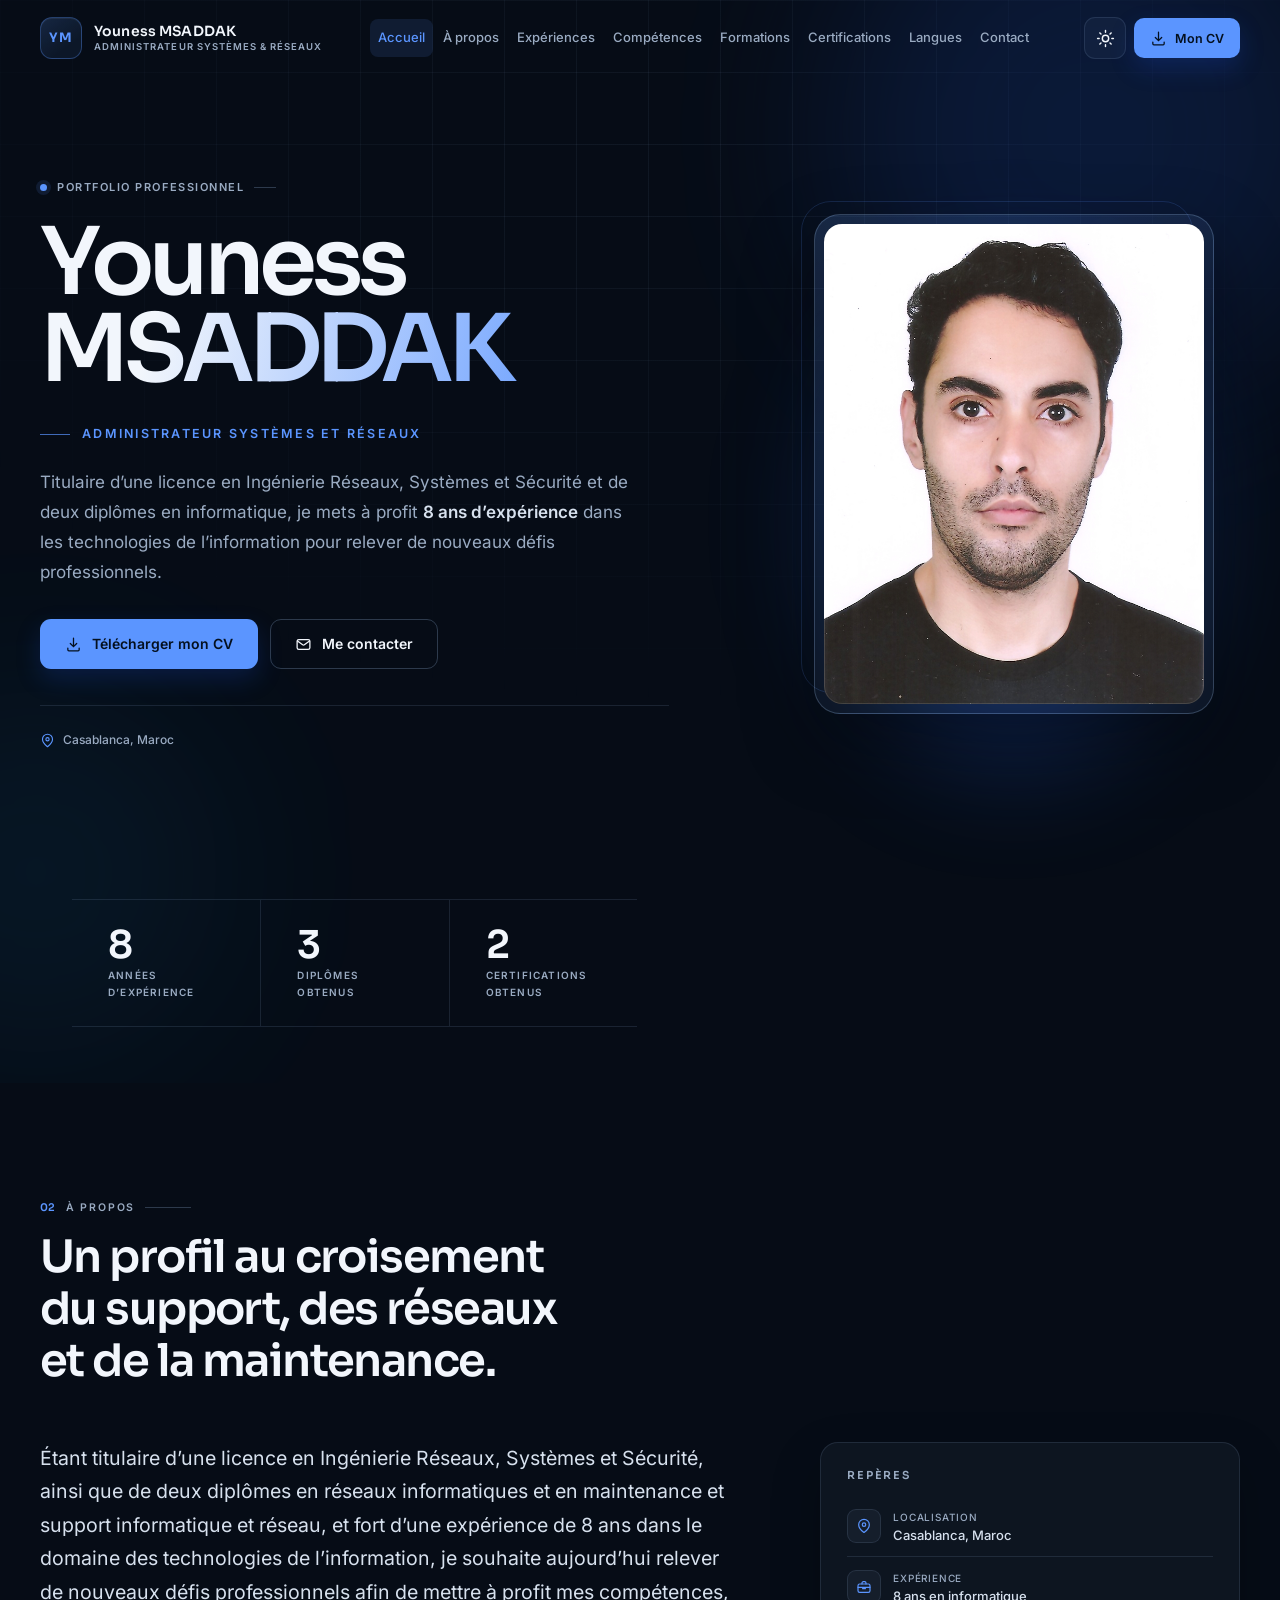
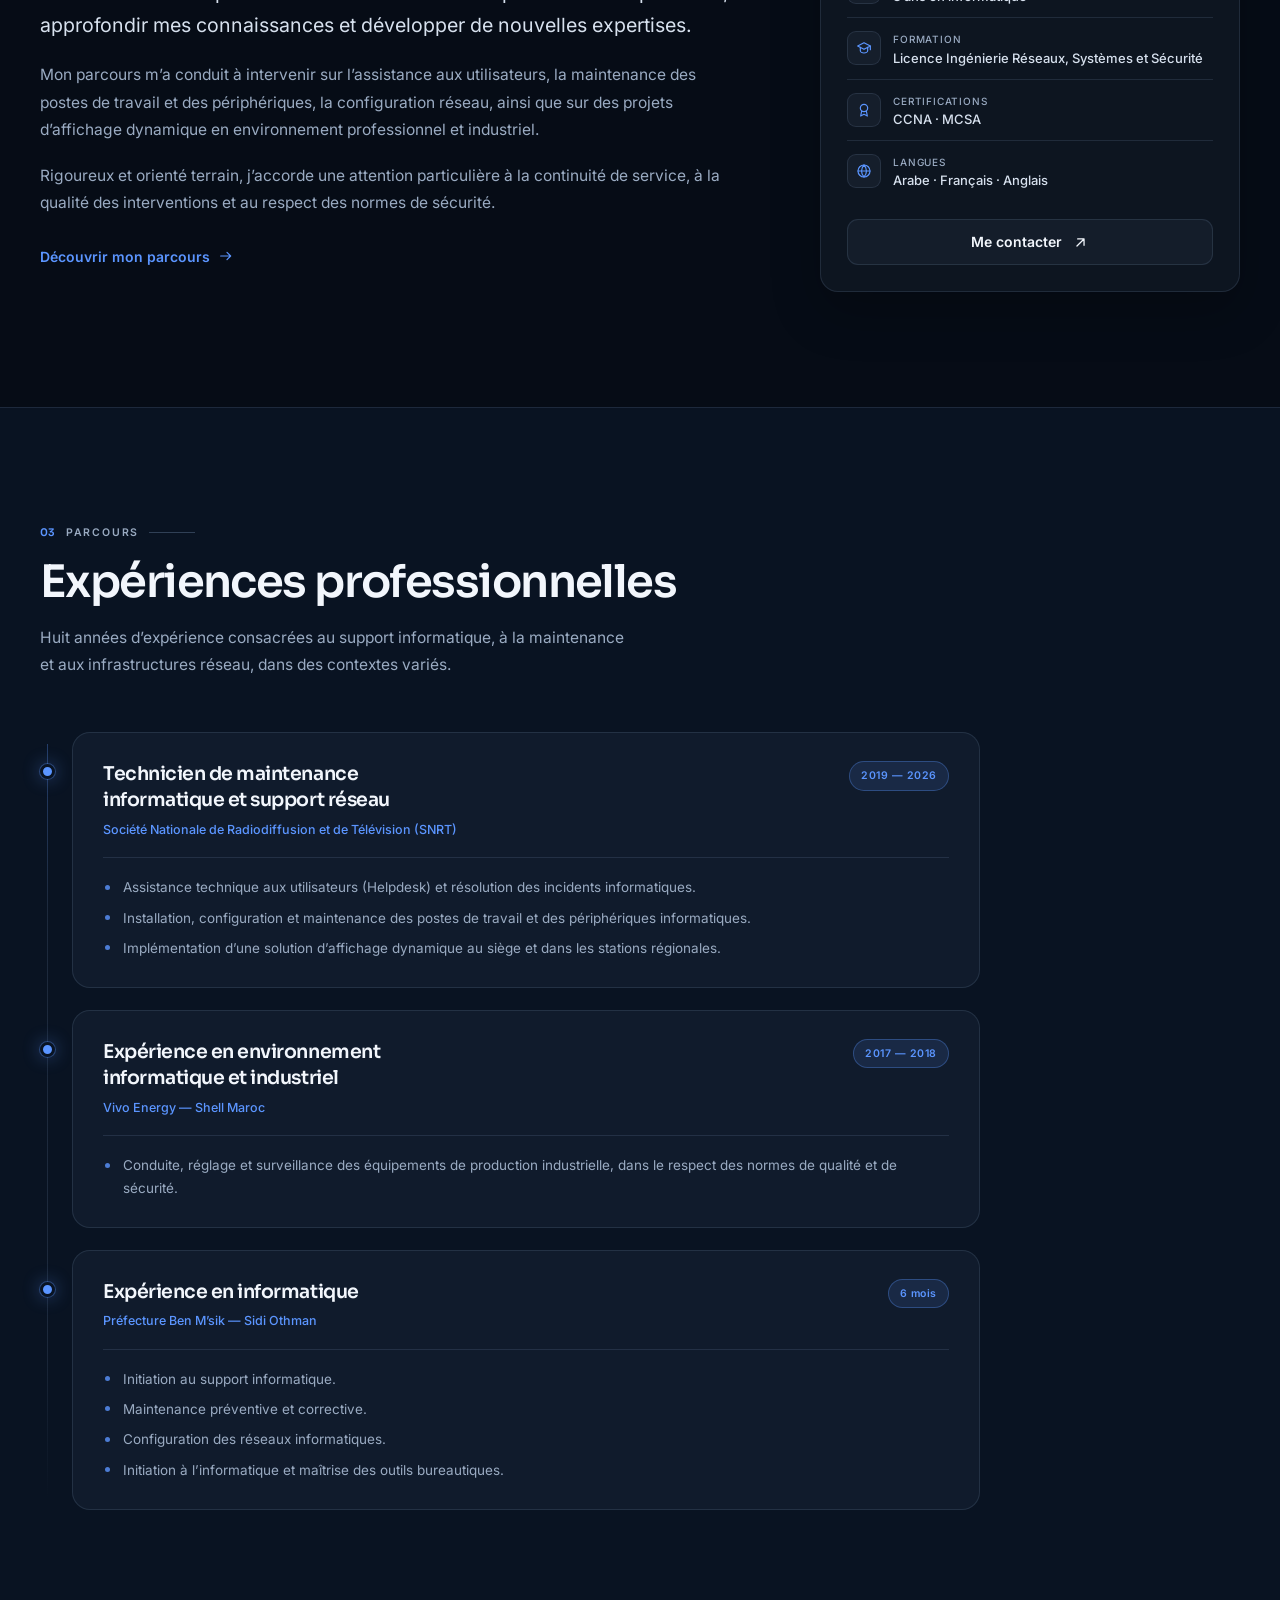
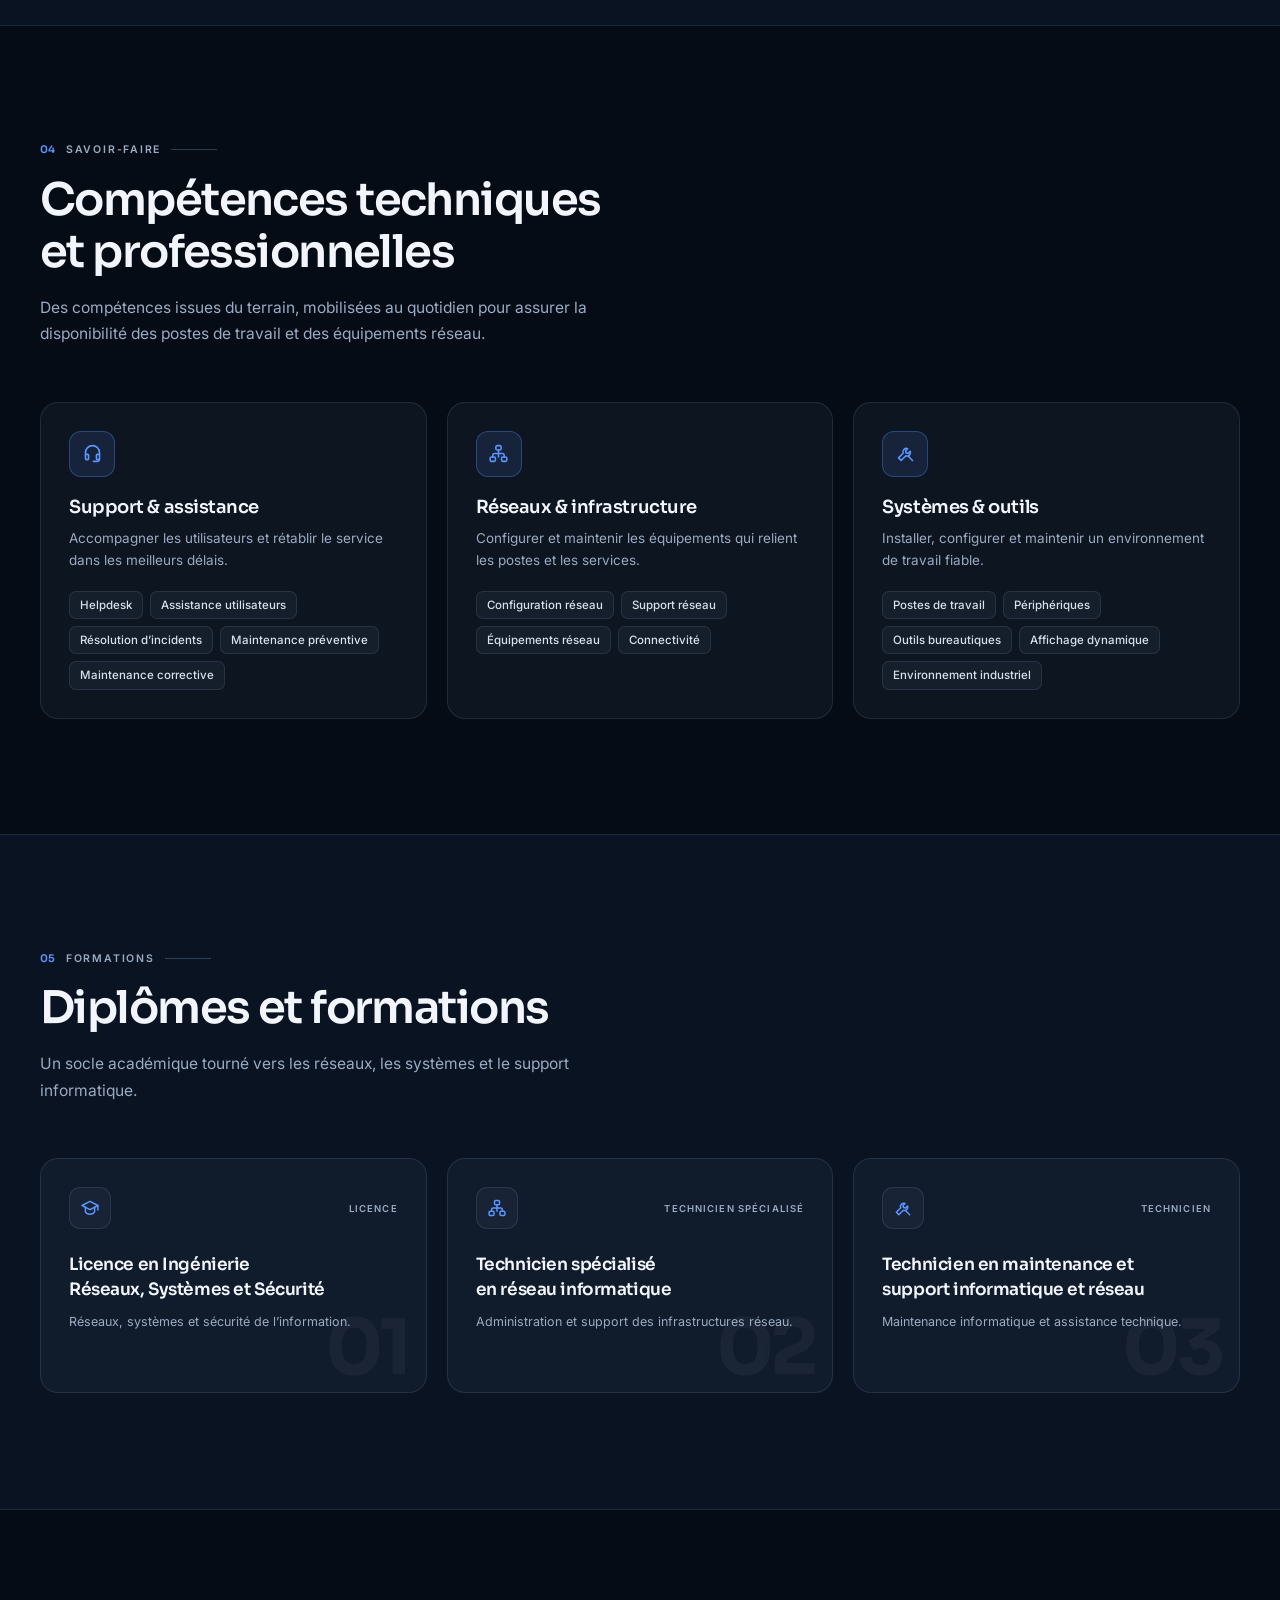
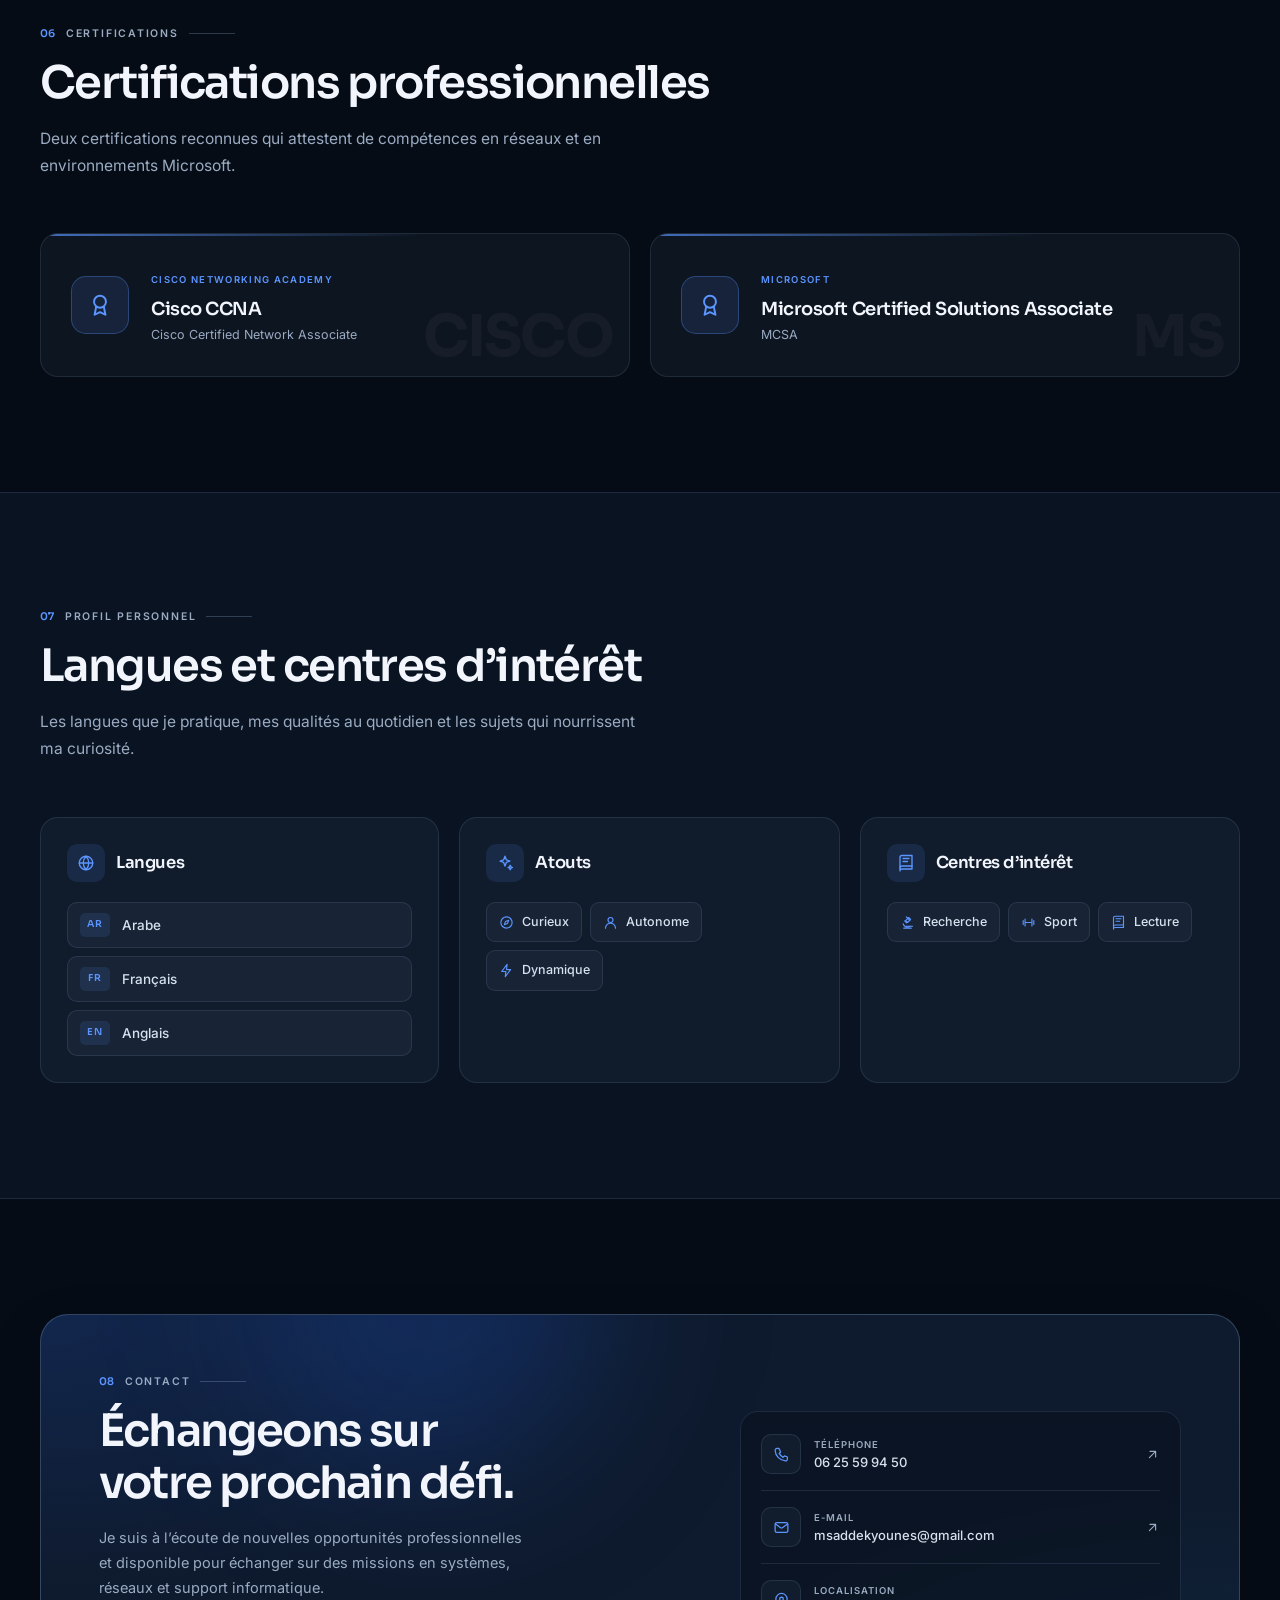
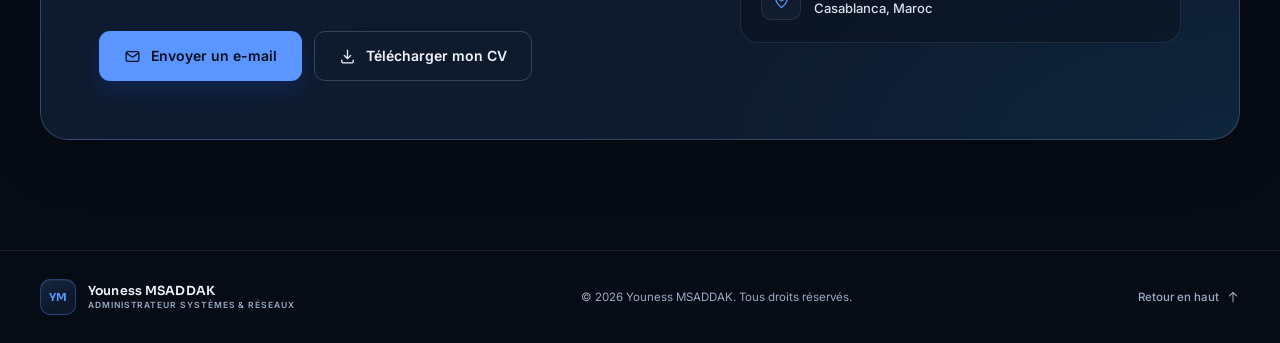
==== commit 79b8ac49: "Add files via upload" ====
--- a/index.html
+++ b/index.html
@@ -189,7 +189,7 @@
           <li><a class="nav__link" href="#langues">Langues</a></li>
           <li><a class="nav__link" href="#contact">Contact</a></li>
         </ul>
-        <a class="btn btn--primary nav__mobile-cta" href="assets/cv/CV-Younes-MSADDAK.pdf" download="CV-Younes-MSADDAK.pdf">
+        <a class="btn btn--primary nav__mobile-cta" href="assets/cv/CV-Youness-MSADDAK.pdf" download="CV-Youness-MSADDAK.pdf">
           <svg class="icon" aria-hidden="true"><use href="#i-download"></use></svg>
           Télécharger mon CV
         </a>
@@ -200,7 +200,7 @@
           <svg class="icon theme-toggle__sun" aria-hidden="true"><use href="#i-sun"></use></svg>
           <svg class="icon theme-toggle__moon" aria-hidden="true"><use href="#i-moon"></use></svg>
         </button>
-        <a class="btn btn--primary btn--small header__cta" href="assets/cv/CV-Younes-MSADDAK.pdf" download="CV-Younes-MSADDAK.pdf">
+        <a class="btn btn--primary btn--small header__cta" href="assets/cv/CV-Youness-MSADDAK.pdf" download="CV-Youness-MSADDAK.pdf">
           <svg class="icon" aria-hidden="true"><use href="#i-download"></use></svg>
           Mon CV
         </a>
@@ -244,7 +244,7 @@
           </p>
 
           <div class="hero__actions">
-            <a class="btn btn--primary btn--lg" href="assets/cv/CV-Younes-MSADDAK.pdf" download="CV-Younes-MSADDAK.pdf">
+            <a class="btn btn--primary btn--lg" href="assets/cv/CV-Youness-MSADDAK.pdf" download="CV-Youness-MSADDAK.pdf">
               <svg class="icon" aria-hidden="true"><use href="#i-download"></use></svg>
               Télécharger mon CV
             </a>
@@ -644,7 +644,7 @@
                 <svg class="icon" aria-hidden="true"><use href="#i-mail"></use></svg>
                 Envoyer un e-mail
               </a>
-              <a class="btn btn--ghost btn--lg" href="assets/cv/CV-Younes-MSADDAK.pdf" download="CV-Younes-MSADDAK.pdf">
+              <a class="btn btn--ghost btn--lg" href="assets/cv/CV-Youness-MSADDAK.pdf" download="CV-Youness-MSADDAK.pdf">
                 <svg class="icon" aria-hidden="true"><use href="#i-download"></use></svg>
                 Télécharger mon CV
               </a>
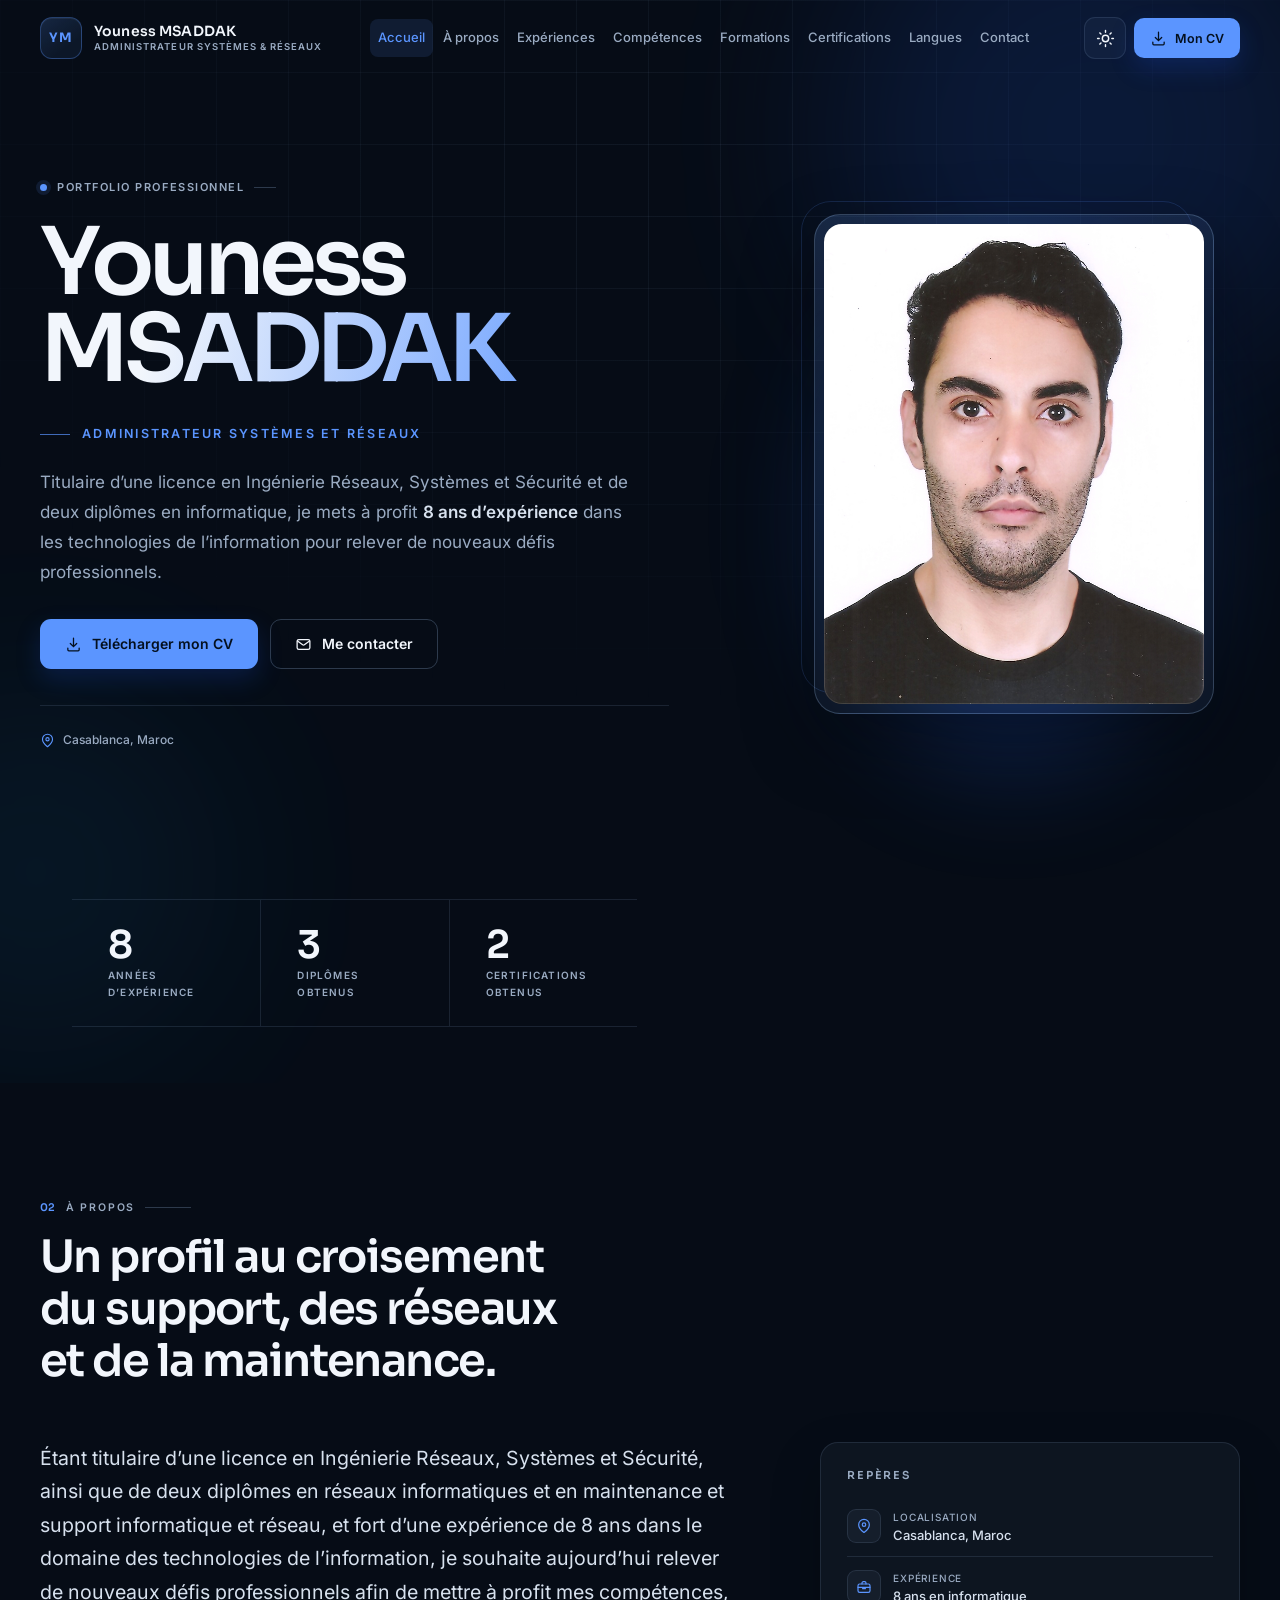
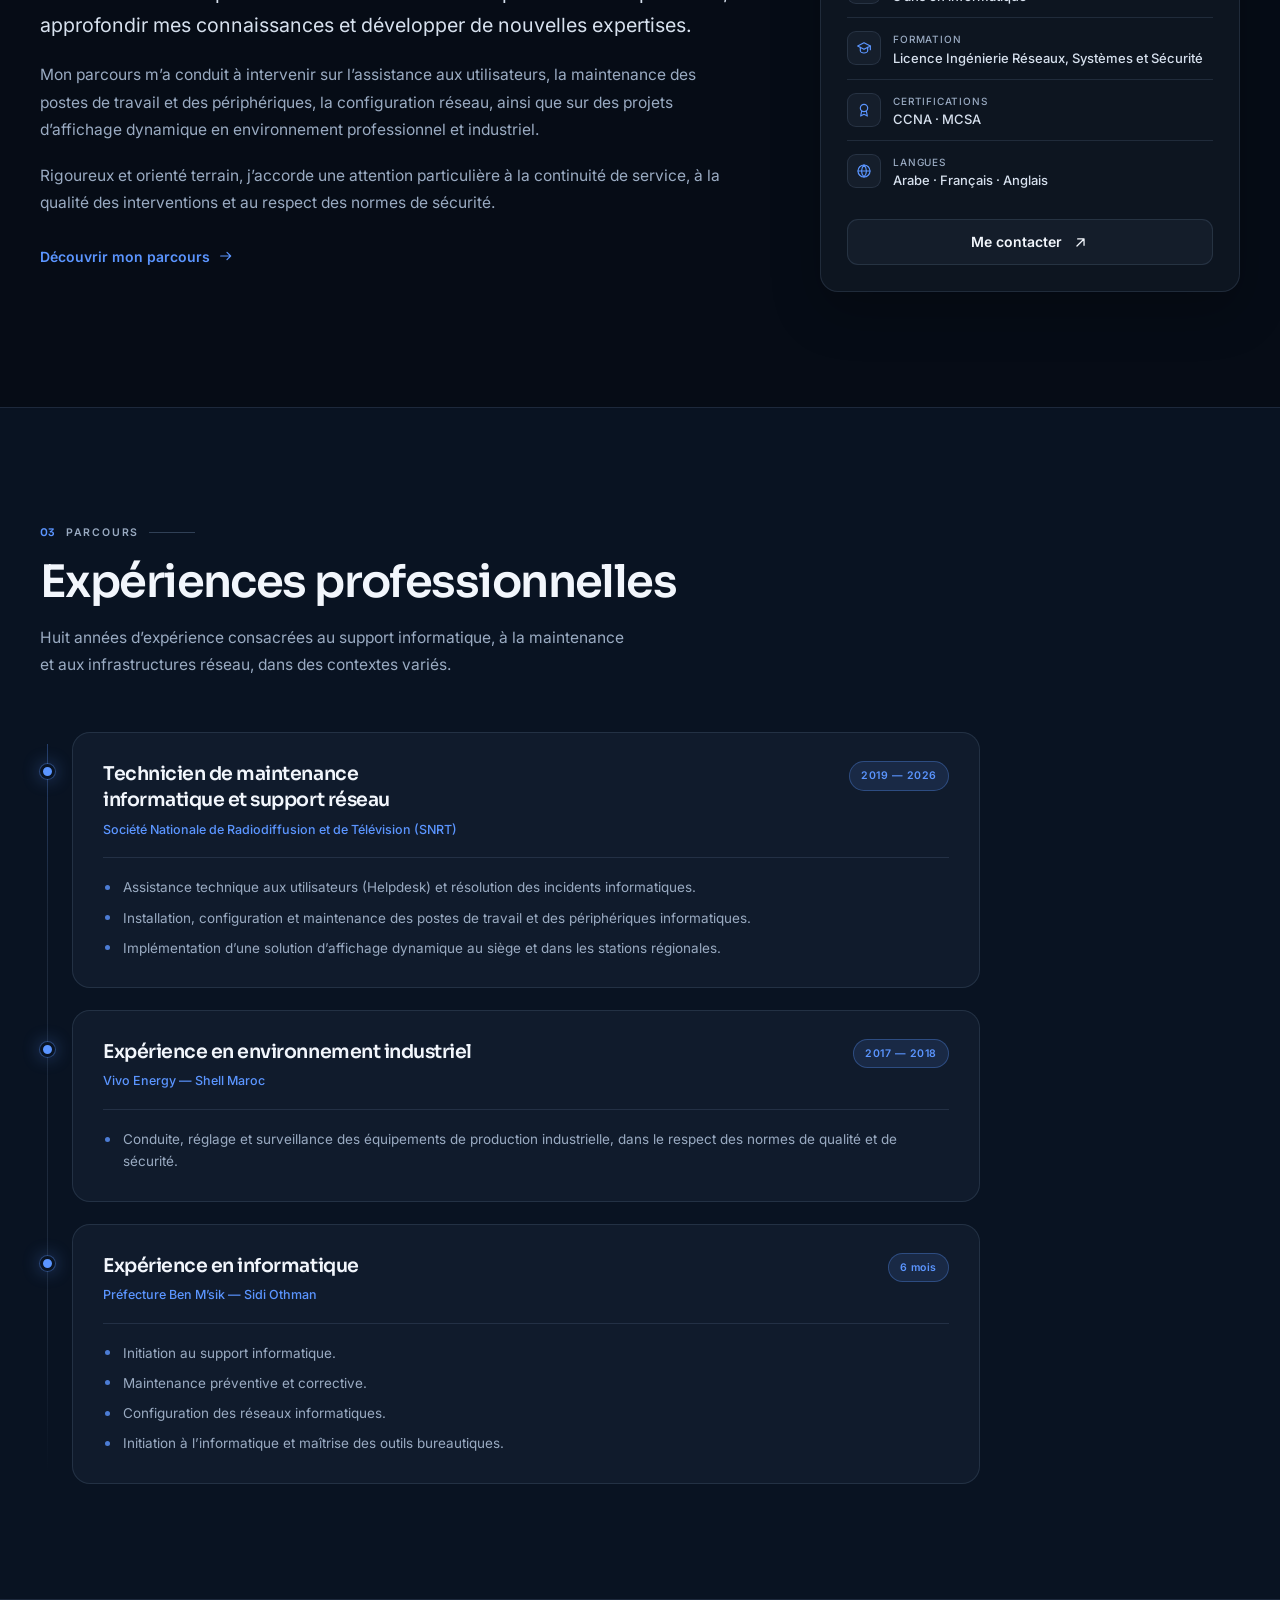
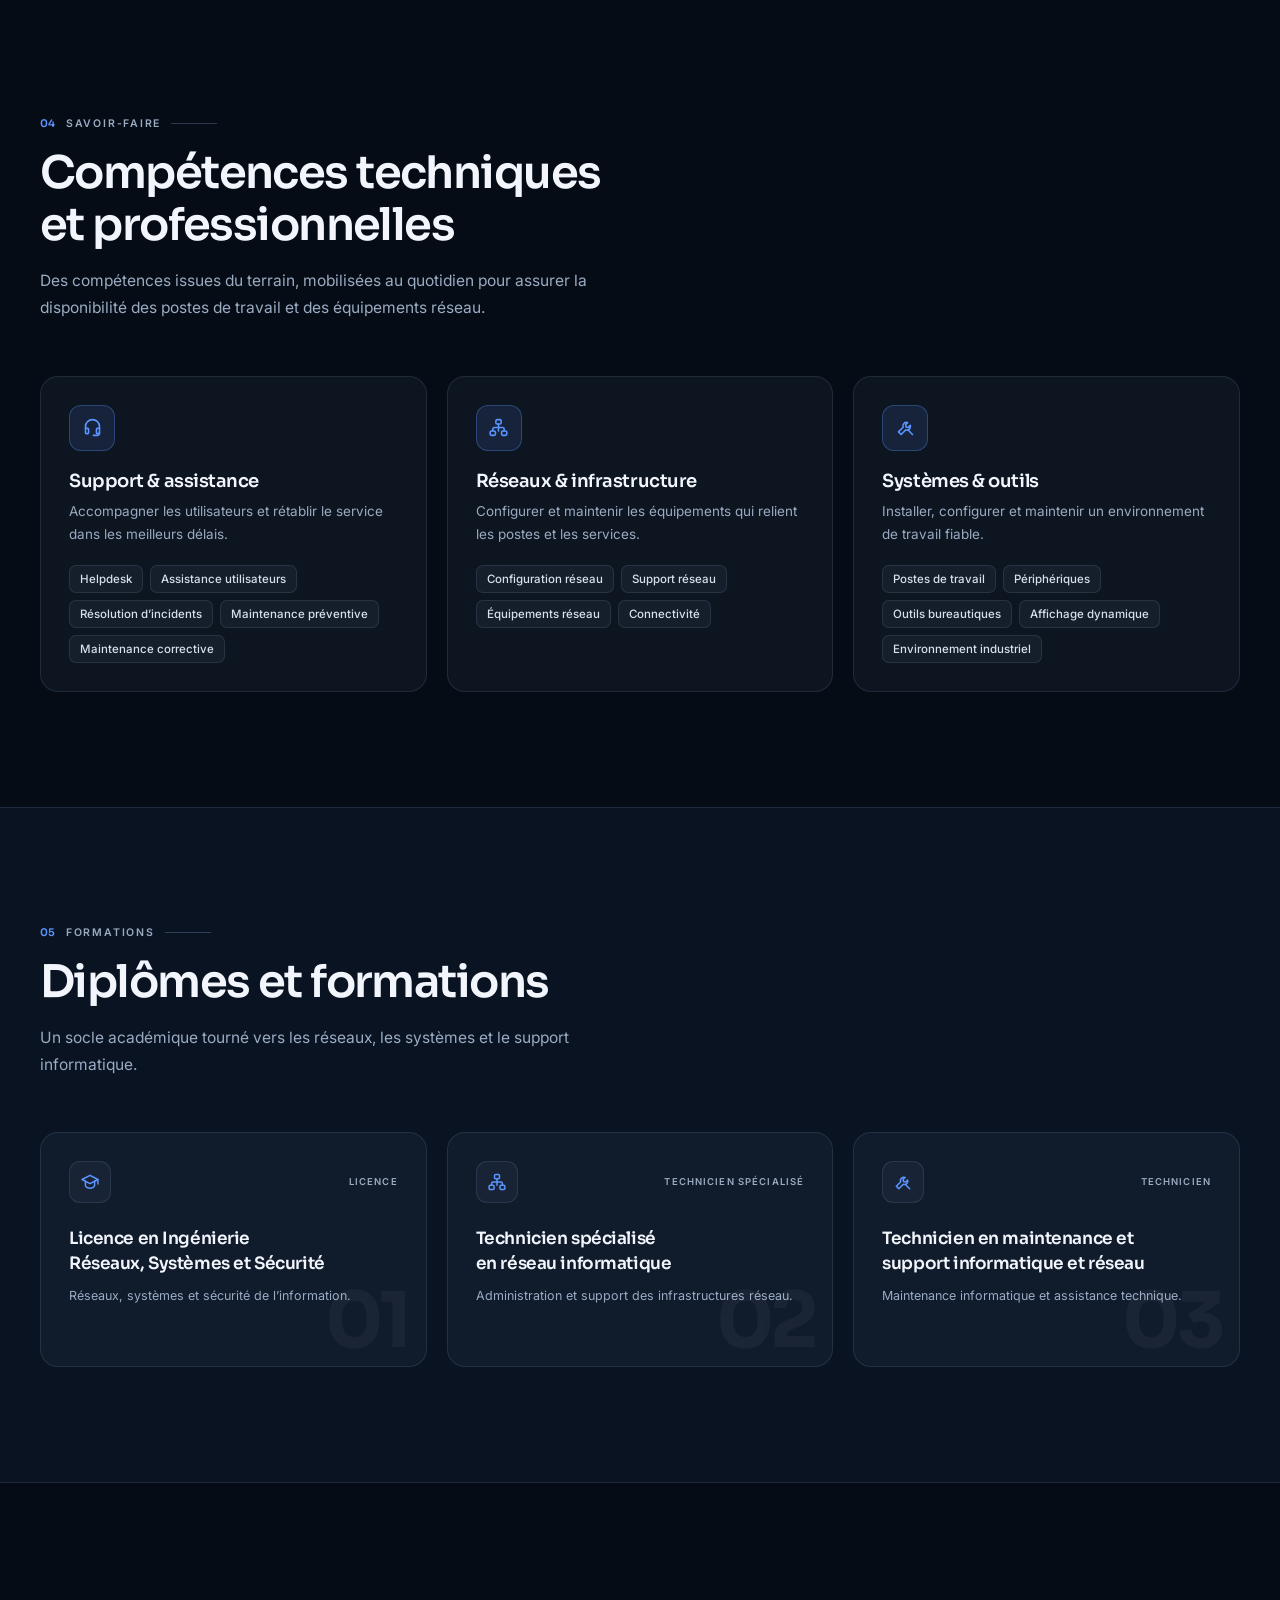
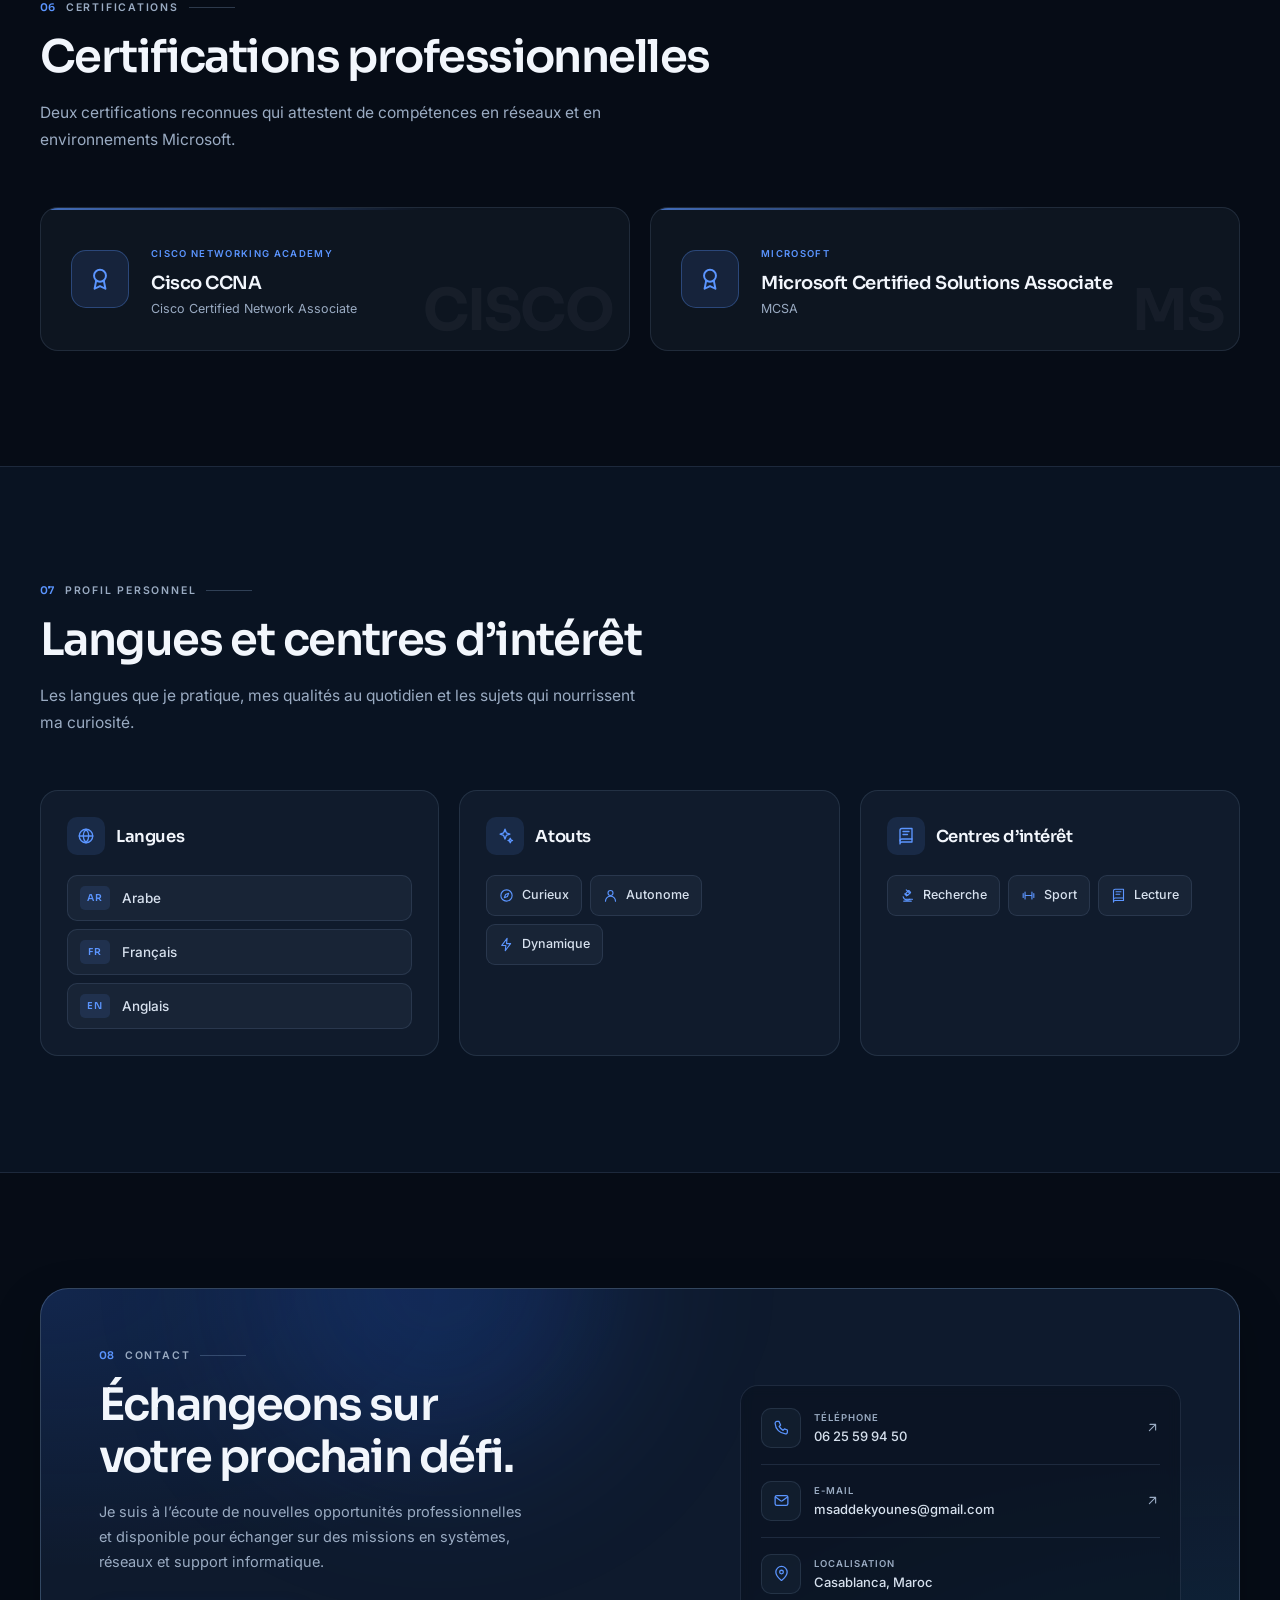
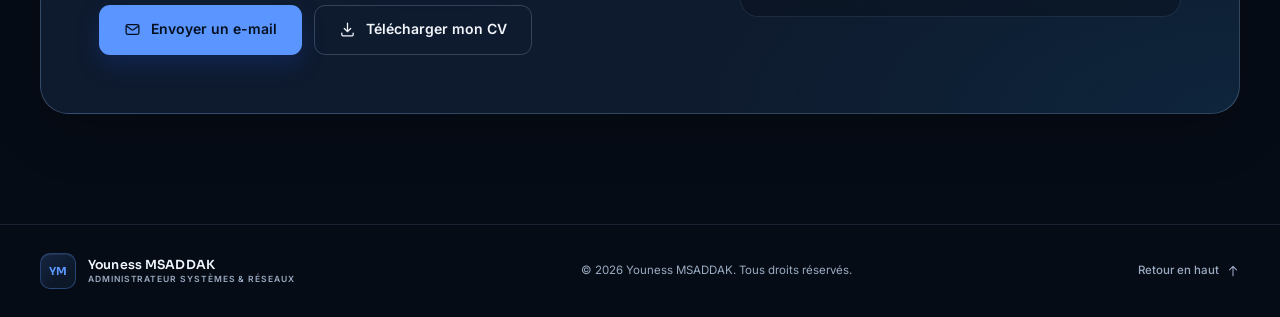
==== commit a0c9f977: "Add files via upload" ====
--- a/index.html
+++ b/index.html
@@ -406,7 +406,7 @@
             <article class="timeline__card">
               <div class="timeline__top">
                 <div>
-                  <h3>Expérience en environnement informatique et industriel</h3>
+                  <h3>Expérience en environnement industriel</h3>
                   <p class="timeline__company">Vivo Energy — Shell Maroc</p>
                 </div>
                 <span class="period">2017 — 2018</span>
